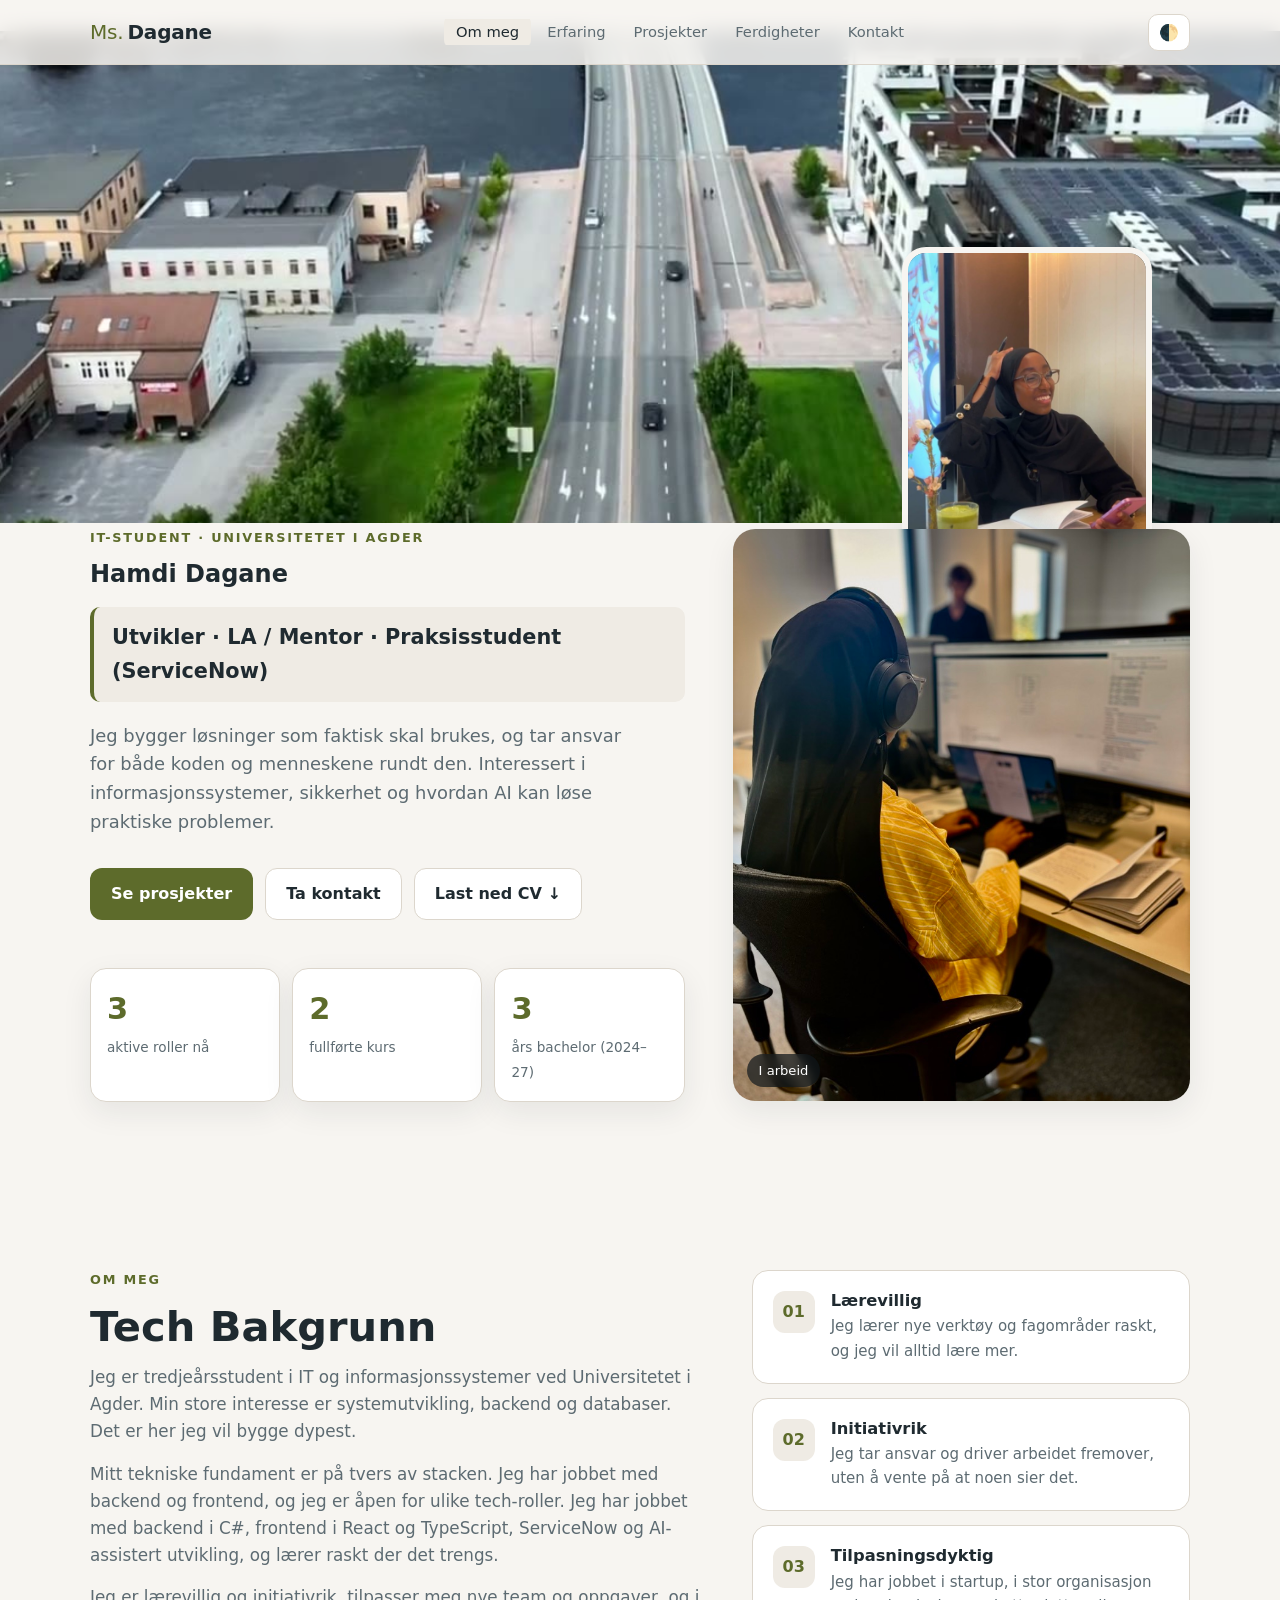
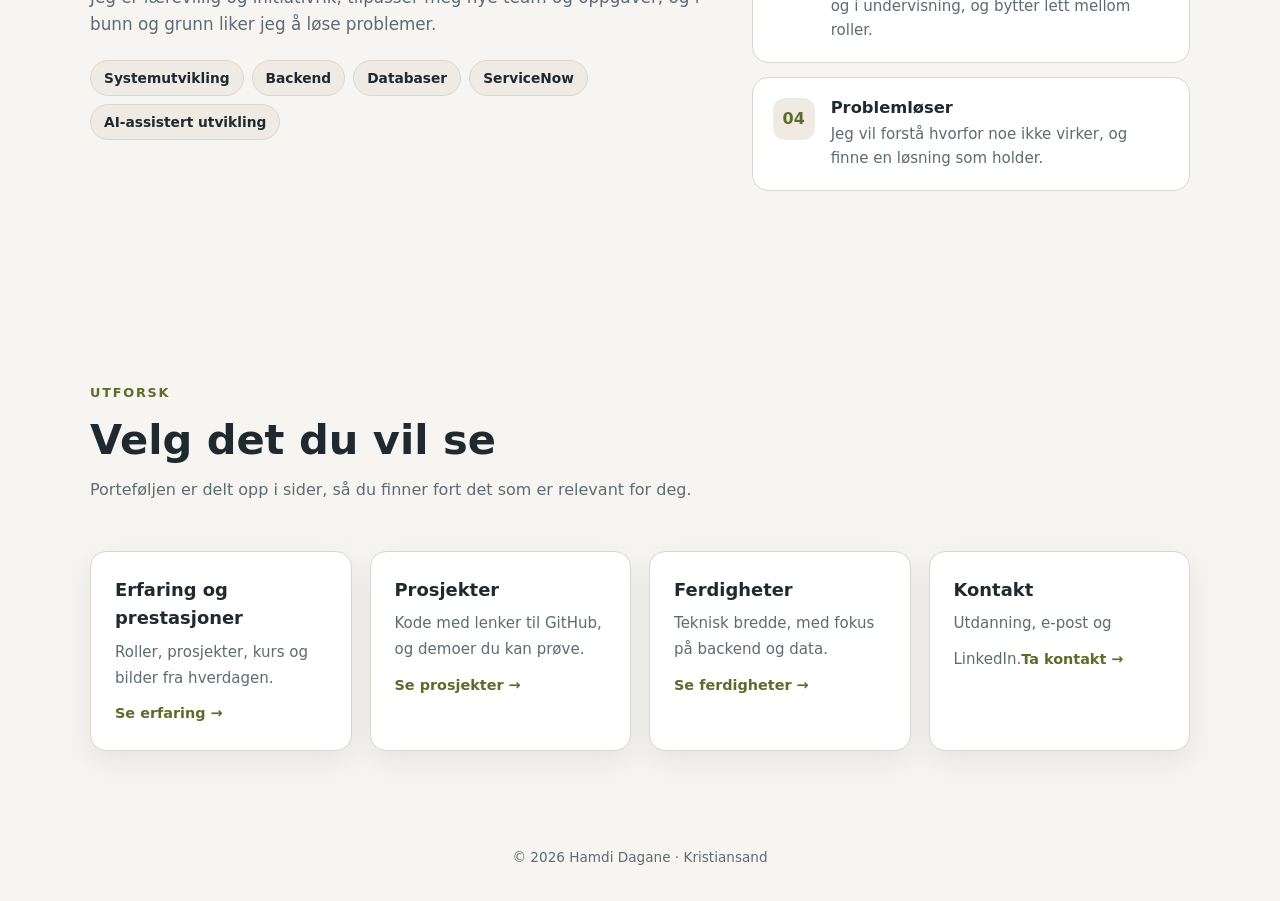
==== index.html @ 63df8f9e "Videobanner med flyfoto over Drammen, lys modus som standard, intro bare første gang Co-Authored-By:" ====
<!doctype html>
<html lang="no" data-theme="light">
<head>
<script>
  // Intro vises bare første gang siden åpnes i økten, ikke ved hver reload
  try {
    if (sessionStorage.getItem('introSeen')) document.documentElement.classList.add('no-intro');
    else sessionStorage.setItem('introSeen', '1');
  } catch (e) {}
</script>
<meta charset="utf-8">
<meta name="viewport" content="width=device-width, initial-scale=1">
<title>Hamdi Dagane — Portefølje</title>
<meta name="description" content="Hamdi Dagane — IT-student, juniorutvikler og teamleder. Backend, databaser, ServiceNow og AI-assistert utvikling.">
<link rel="preconnect" href="https://fonts.googleapis.com">
<link rel="preconnect" href="https://fonts.gstatic.com" crossorigin>
<link href="https://fonts.googleapis.com/css2?family=DM+Sans:wght@400;500;600;700;800&display=swap" rel="stylesheet">
<link rel="stylesheet" href="styles.css">
<style>
  /* Intro: beige skjerm med navnet, som toner ut og avslører forsiden */
  .intro {
    position: fixed; inset: 0; z-index: 100;
    display: grid; place-items: center;
    background: #f7f5f1;
    animation: intro-out 2.9s ease forwards;
  }
  .intro p {
    margin: 0; color: #5d6b2b;
    font: italic 400 clamp(2.2rem, 7vw, 3.8rem)/1 Georgia, "Times New Roman", serif;
    letter-spacing: -.01em;
    animation: intro-in .9s ease .2s both;
  }
  @keyframes intro-in {
    from { opacity: 0; transform: translateY(10px); }
    to { opacity: 1; transform: none; }
  }
  @keyframes intro-out {
    0%, 68% { opacity: 1; visibility: visible; }
    100% { opacity: 0; visibility: hidden; }
  }
  .no-intro .intro { display: none; }
  @media (prefers-reduced-motion: reduce) {
    .intro { display: none; }
  }
</style>
</head>
<body>

<div class="intro" aria-hidden="true"><p>Ms. Dagane</p></div>

<nav class="nav">
  <div class="wrap">
    <a href="index.html" class="logo wordmark" aria-label="Ms. Dagane, til forsiden"><span class="ms">Ms.</span> Dagane</a>
    <ul>
      <li><a class="link active" href="index.html">Om meg</a></li>
      <li><a class="link" href="erfaring.html">Erfaring</a></li>
      <li><a class="link" href="prosjekter.html">Prosjekter</a></li>
      <li><a class="link" href="ferdigheter.html">Ferdigheter</a></li>
      <li><a class="link" href="kontakt.html">Kontakt</a></li>
      </ul>
    <button class="theme-btn" id="themeBtn" aria-label="Bytt lys/mørk modus" title="Bytt lys/mørk modus">🌓</button>
  </div>
</nav>

<header class="banner collage">
  <video class="bg" src="media/drammen-drone.mp4" poster="images/drammen-drone-poster.jpg" autoplay muted loop playsinline preload="auto" role="img" aria-label="Flyfoto av bybrua over elva i Drammen"></video>
  <figure class="portrait"><img src="images/cafe.jpg" alt="Hamdi Dagane smiler i en kafé"></figure>
</header>

<main>
<section id="hero">
  <div class="wrap hero-grid">
    <div>
      <p class="eyebrow reveal">IT-student · Universitetet i Agder</p>
      <h1 class="reveal">Hamdi Dagane</h1>
      <p class="role reveal">Utvikler · LA / Mentor · Praksisstudent (ServiceNow)</p>
      <p class="lead reveal">Jeg bygger løsninger som faktisk skal brukes, og tar ansvar for både koden og menneskene rundt den. Interessert i informasjonssystemer, sikkerhet og hvordan AI kan løse praktiske problemer.</p>
      <div class="cta reveal">
        <a href="prosjekter.html" class="btn primary">Se prosjekter</a>
        <a href="kontakt.html" class="btn">Ta kontakt</a>
        <a href="cv/Hamdi-Dagane-CV-2026.pdf" class="btn" download>Last ned CV ↓</a>
      </div>
      <div class="stats reveal">
        <div class="stat"><strong data-count="3">0</strong><span>aktive roller nå</span></div>
        <div class="stat"><strong data-count="2">0</strong><span>fullførte kurs</span></div>
        <div class="stat"><strong data-count="3">0</strong><span>års bachelor (2024–27)</span></div>
      </div>
    </div>
    <div>
      <figure class="hero-photo reveal" style="margin:0">
        <img src="images/jobb.jpg" alt="Hamdi jobber ved en PC med hodetelefoner" loading="eager">
        <figcaption>I arbeid</figcaption>
      </figure>
    </div>
  </div>
</section>

<section id="om">
  <div class="wrap about-grid">
    <div class="reveal">
      <p class="eyebrow">Om meg</p>
      <h2 class="section-title">Tech Bakgrunn</h2>
      <div class="body">
        <p>Jeg er tredjeårsstudent i IT og informasjonssystemer ved Universitetet i Agder. Min store interesse er systemutvikling, backend og databaser. Det er her jeg vil bygge dypest.</p>
        <p>Mitt tekniske fundament er på tvers av stacken. Jeg har jobbet med backend og frontend, og jeg er åpen for ulike tech-roller. Jeg har jobbet med backend i C#, frontend i React og TypeScript, ServiceNow og AI-assistert utvikling, og lærer raskt der det trengs.</p>
        <p>Jeg er lærevillig og initiativrik, tilpasser meg nye team og oppgaver, og i bunn og grunn liker jeg å løse problemer.</p>
      </div>
      <div class="pills" style="margin-top:22px">
        <span class="pill-tech">Systemutvikling</span><span class="pill-tech">Backend</span><span class="pill-tech">Databaser</span><span class="pill-tech">ServiceNow</span><span class="pill-tech">AI-assistert utvikling</span>
      </div>
    </div>
    <div class="highlights">
      <div class="highlight reveal"><div class="ico">01</div><div><h3>Lærevillig</h3><p>Jeg lærer nye verktøy og fagområder raskt, og jeg vil alltid lære mer.</p></div></div>
      <div class="highlight reveal"><div class="ico">02</div><div><h3>Initiativrik</h3><p>Jeg tar ansvar og driver arbeidet fremover, uten å vente på at noen sier det.</p></div></div>
      <div class="highlight reveal"><div class="ico">03</div><div><h3>Tilpasningsdyktig</h3><p>Jeg har jobbet i startup, i stor organisasjon og i undervisning, og bytter lett mellom roller.</p></div></div>
      <div class="highlight reveal"><div class="ico">04</div><div><h3>Problemløser</h3><p>Jeg vil forstå hvorfor noe ikke virker, og finne en løsning som holder.</p></div></div>
    </div>
  </div>
</section>

<section id="utforsk">
  <div class="wrap">
    <p class="eyebrow reveal">Utforsk</p>
    <h2 class="section-title reveal">Velg det du vil se</h2>
    <p class="section-intro reveal">Porteføljen er delt opp i sider, så du finner fort det som er relevant for deg.</p>
    <div class="explore reveal">
      <a href="erfaring.html"><b>Erfaring og prestasjoner</b><span>Roller, prosjekter, kurs og bilder fra hverdagen.</span><span class="go">Se erfaring →</span></a>
      <a href="prosjekter.html"><b>Prosjekter</b><span>Kode med lenker til GitHub, og demoer du kan prøve.</span><span class="go">Se prosjekter →</span></a>
      <a href="ferdigheter.html"><b>Ferdigheter</b><span>Teknisk bredde, med fokus på backend og data.</span><span class="go">Se ferdigheter →</span></a>
      <a href="kontakt.html"><b>Kontakt</b><span>Utdanning, e-post og LinkedIn.</span><span class="go">Ta kontakt →</span></a>
    </div>
  </div>
</section>
</main>

<footer>© <span id="year"></span> Hamdi Dagane · Kristiansand</footer>

<script src="main.js"></script>

</body>
</html>
---- styles.css ----
/* Felles stiler for alle sider i porteføljen */
:root {
    --bg: #f7f5f1;
    --surface: #ffffff;
    --surface-2: #efebe4;
    --text: #1f2a30;
    --muted: #5d6b72;
    --line: #dcd6cc;
    --accent: #5d6b2b;
    --accent-ink: #ffffff;
    --dark: #2b3a44;
    --dark-text: #e9eef1;
    --ok: #2e9c5f;
    --warn: #b7791f;
    --bad: #c2453f;
    --sea: #dbe9ed;
    --land: #fbf8f3;
    --shadow: 0 10px 30px rgba(31, 42, 48, .08);
    --radius: 16px;
  }
  :root[data-theme="dark"] {
    --bg: #161d22;
    --surface: #1f2930;
    --surface-2: #26323a;
    --text: #e9eef1;
    --muted: #9aa8b0;
    --line: #34434d;
    --accent: #b5c27a;
    --accent-ink: #1a1410;
    --dark: #0f161a;
    --dark-text: #e9eef1;
    --ok: #7ee2a6;
    --warn: #f5d27a;
    --bad: #f09a9a;
    --sea: #15242b;
    --land: #223039;
    --shadow: 0 10px 30px rgba(0, 0, 0, .35);
  }
  @media (prefers-color-scheme: dark) {
    :root:not([data-theme="light"]) {
      --bg: #161d22;
      --surface: #1f2930;
      --surface-2: #26323a;
      --text: #e9eef1;
      --muted: #9aa8b0;
      --line: #34434d;
      --accent: #b5c27a;
      --accent-ink: #1a1410;
      --dark: #0f161a;
      --dark-text: #e9eef1;
      --ok: #7ee2a6;
      --warn: #f5d27a;
      --bad: #f09a9a;
      --sea: #15242b;
      --land: #223039;
      --shadow: 0 10px 30px rgba(0, 0, 0, .35);
    }
  }

  * { box-sizing: border-box; }
  html { scroll-behavior: smooth; scroll-padding-top: 80px; }
  body {
    margin: 0;
    background: var(--bg);
    color: var(--text);
    font: 16px/1.6 system-ui, -apple-system, "Segoe UI", Roboto, sans-serif;
    -webkit-font-smoothing: antialiased;
  }
  a { color: inherit; }
  h1, h2, h3, h4 { line-height: 1.2; margin: 0; }
  p { margin: 0; }
  .wrap { width: min(1100px, 100% - 32px); margin-inline: auto; }
  section { padding: 96px 0; }
  .eyebrow {
    font-size: .8rem; letter-spacing: .14em; text-transform: uppercase;
    color: var(--accent); font-weight: 700; margin-bottom: 12px;
  }
  .section-title { font-size: clamp(1.8rem, 4vw, 2.6rem); font-weight: 800; margin-bottom: 12px; }
  .section-intro { color: var(--muted); max-width: 640px; margin-bottom: 48px; }
  .mono { font-family: ui-monospace, SFMono-Regular, Menlo, monospace; }

  /* Navigation */
  .nav {
    position: fixed; inset: 0 0 auto 0; z-index: 50;
    background: color-mix(in srgb, var(--bg) 85%, transparent);
    backdrop-filter: blur(10px);
    border-bottom: 1px solid var(--line);
  }
  .nav .wrap { display: flex; align-items: center; justify-content: space-between; height: 64px; gap: 16px; }
  .logo {
    font-weight: 800; text-decoration: none; display: grid; place-items: center;
    width: 38px; height: 38px; border-radius: 10px; background: var(--dark); color: var(--dark-text);
  }
  .nav ul { list-style: none; display: flex; gap: 4px; margin: 0; padding: 0; overflow-x: auto; }
  .nav a.link {
    text-decoration: none; padding: 8px 12px; border-radius: 8px; color: var(--muted);
    font-size: .92rem; white-space: nowrap;
  }
  .nav a.link:hover, .nav a.link.active { color: var(--text); background: var(--surface-2); }
  .theme-btn {
    border: 1px solid var(--line); background: var(--surface); color: var(--text);
    border-radius: 10px; padding: 8px 10px; cursor: pointer; font-size: 1rem; flex-shrink: 0;
  }

  /* Buttons */
  .btn {
    display: inline-flex; align-items: center; gap: 8px; padding: 12px 20px; border-radius: 12px;
    border: 1px solid var(--line); background: var(--surface); color: var(--text);
    text-decoration: none; font: inherit; font-weight: 600; cursor: pointer;
    transition: transform .2s, box-shadow .2s, opacity .2s;
  }
  .btn:hover:not(:disabled) { transform: translateY(-2px); box-shadow: var(--shadow); }
  .btn:disabled { opacity: .4; cursor: not-allowed; }
  .btn.primary { background: var(--accent); color: var(--accent-ink); border-color: transparent; }
  .btn.sm { padding: 10px 14px; font-size: .9rem; border-radius: 11px; }

  /* Hero */
  #hero { padding-top: 24px; padding-bottom: 72px; }
  .hero-grid { display: grid; grid-template-columns: 1.3fr 1fr; gap: 48px; align-items: center; }
  .hero h1 { font-size: clamp(2.6rem, 7vw, 4.6rem); font-weight: 900; letter-spacing: -.02em; }
  .role {
    margin-top: 16px; font-size: clamp(1.05rem, 2.4vw, 1.3rem); color: var(--accent); font-weight: 600;
  }
  .lead { margin-top: 20px; color: var(--muted); font-size: 1.12rem; max-width: 560px; }
  .cta { display: flex; flex-wrap: wrap; gap: 12px; margin-top: 32px; }
  .stats { display: grid; grid-template-columns: repeat(3, 1fr); gap: 12px; margin-top: 48px; }
  .stat {
    background: var(--surface); border: 1px solid var(--line); border-radius: var(--radius);
    padding: 16px; box-shadow: var(--shadow);
  }
  .stat strong { display: block; font-size: 1.9rem; font-weight: 800; color: var(--accent); }
  .stat span { font-size: .85rem; color: var(--muted); }

  .now-card {
    background: var(--dark); color: var(--dark-text); border-radius: 22px; padding: 28px;
    box-shadow: var(--shadow); position: relative; overflow: hidden;
  }
  .now-card::after {
    content: ""; position: absolute; width: 220px; height: 220px; right: -80px; top: -80px;
    background: radial-gradient(circle, var(--accent) 0%, transparent 70%); opacity: .35;
  }
  .now-card h2 { font-size: 1rem; text-transform: uppercase; letter-spacing: .12em; color: var(--accent); margin-bottom: 20px; }
  .now-item { position: relative; z-index: 1; padding: 14px 0; border-top: 1px solid rgba(255,255,255,.12); }
  .now-item:first-of-type { border-top: 0; }
  .now-item b { display: block; font-size: 1.02rem; }
  .now-item span { color: #b9c5cc; font-size: .92rem; }
  .pulse {
    display: inline-block; width: 8px; height: 8px; border-radius: 50%; background: #5fd38d;
    margin-right: 8px; box-shadow: 0 0 0 0 rgba(95,211,141,.6); animation: pulse 2s infinite;
  }
  @keyframes pulse {
    0% { box-shadow: 0 0 0 0 rgba(95,211,141,.6); }
    70% { box-shadow: 0 0 0 10px rgba(95,211,141,0); }
    100% { box-shadow: 0 0 0 0 rgba(95,211,141,0); }
  }

  /* Banner image */
  .banner { position: relative; margin-top: 64px; height: clamp(200px, 34vw, 380px); overflow: hidden; }
  .banner img { width: 100%; height: 100%; object-fit: cover; object-position: center 55%; display: block; }
  .banner::after {
    content: ""; position: absolute; inset: auto 0 0 0; height: 45%;
    background: linear-gradient(transparent, var(--bg));
  }

  /* Hero photo */
  .hero-photo {
    position: relative; border-radius: 22px; overflow: hidden; box-shadow: var(--shadow);
    aspect-ratio: 4 / 5; margin-bottom: 20px;
  }
  .hero-photo img { width: 100%; height: 100%; object-fit: cover; display: block; transition: transform .6s ease; }
  .hero-photo:hover img { transform: scale(1.04); }
  .hero-photo figcaption {
    position: absolute; left: 14px; bottom: 14px; background: rgba(15,22,26,.7); color: #fff;
    padding: 6px 12px; border-radius: 99px; font-size: .82rem; backdrop-filter: blur(6px);
  }

  /* About */
  .about-grid { display: grid; grid-template-columns: 1.4fr 1fr; gap: 48px; align-items: start; }
  .about-grid p + p { margin-top: 16px; }
  .about-grid .body { color: var(--muted); font-size: 1.05rem; }
  .about-grid .body strong { color: var(--text); }
  .highlights { display: grid; gap: 14px; }
  .highlight {
    background: var(--surface); border: 1px solid var(--line); border-radius: var(--radius);
    padding: 20px; display: flex; gap: 16px; align-items: flex-start; transition: transform .25s, border-color .25s;
  }
  .highlight:hover { transform: translateX(6px); border-color: var(--accent); }
  .highlight .ico {
    flex-shrink: 0; width: 42px; height: 42px; border-radius: 12px; display: grid; place-items: center;
    background: var(--surface-2); color: var(--accent); font-weight: 800;
  }
  .highlight h3 { font-size: 1.02rem; margin-bottom: 4px; }
  .highlight p { color: var(--muted); font-size: .94rem; }

  /* Gallery */
  .gallery { display: grid; grid-template-columns: repeat(12, 1fr); gap: 16px; }
  .shot {
    position: relative; margin: 0; border-radius: var(--radius); overflow: hidden; cursor: zoom-in;
    box-shadow: var(--shadow); border: 0; padding: 0; background: var(--surface-2);
    grid-column: span var(--span, 6); min-height: 260px;
  }
  .shot.tall { min-height: 420px; }
  .shot.wide { min-height: 300px; }
  .shot img { width: 100%; height: 100%; object-fit: cover; display: block; transition: transform .6s ease; }
  .shot:hover img { transform: scale(1.06); }
  .shot figcaption {
    position: absolute; inset: auto 0 0 0; padding: 36px 16px 14px; color: #fff; text-align: left; font-weight: 600;
    background: linear-gradient(transparent, rgba(15,22,26,.8));
  }
  .shot:focus-visible { outline: 3px solid var(--accent); outline-offset: 3px; }
  .lightbox {
    position: fixed; inset: 0; z-index: 100; background: rgba(8,12,14,.9);
    display: none; place-items: center; padding: 24px; cursor: zoom-out;
  }
  .lightbox.open { display: grid; }
  .lightbox img { max-width: 100%; max-height: 90vh; border-radius: 14px; box-shadow: 0 20px 60px rgba(0,0,0,.5); }

  /* Experience */
  .timeline { position: relative; display: grid; gap: 16px; }
  .job {
    background: var(--surface); border: 1px solid var(--line); border-radius: var(--radius);
    box-shadow: var(--shadow); overflow: hidden; transition: border-color .25s;
  }
  .job.open { border-color: var(--accent); }
  .job-head {
    all: unset; box-sizing: border-box; cursor: pointer; width: 100%;
    display: grid; grid-template-columns: 170px 1fr auto; gap: 16px; align-items: center; padding: 22px 24px;
  }
  .job-head:focus-visible { outline: 3px solid var(--accent); outline-offset: -3px; }
  .period { color: var(--accent); font-weight: 700; font-size: .92rem; }
  .period .now { display: inline-block; margin-left: 6px; font-size: .72rem; padding: 2px 8px; border-radius: 99px; background: #5fd38d33; color: #2e9c5f; }
  :root[data-theme="dark"] .period .now { color: #7ee2a6; }
  .job-title b { display: block; font-size: 1.12rem; }
  .job-title span { color: var(--muted); font-size: .95rem; }
  .chev { width: 34px; height: 34px; border-radius: 50%; display: grid; place-items: center; background: var(--surface-2); transition: transform .3s; }
  .job.open .chev { transform: rotate(180deg); }
  .job-body { display: grid; grid-template-rows: 0fr; transition: grid-template-rows .4s ease; }
  .job.open .job-body { grid-template-rows: 1fr; }
  .job-body > div { overflow: hidden; }
  .job-content { padding: 0 24px 24px; padding-left: calc(170px + 40px); color: var(--muted); }
  .job-content > p { margin-bottom: 14px; }
  .job-content ul { margin: 0; padding-left: 18px; }
  .job-content li { margin-bottom: 8px; }
  .job-tags { display: flex; flex-wrap: wrap; gap: 6px; margin-top: 14px; }
  .tag {
    font-size: .78rem; padding: 4px 10px; border-radius: 99px;
    background: var(--surface-2); color: var(--text); border: 1px solid var(--line);
  }

  /* Achievements and projects */
  .cards { display: grid; grid-template-columns: repeat(auto-fit, minmax(260px, 1fr)); gap: 20px; }
  .card {
    background: var(--surface); border: 1px solid var(--line); border-radius: var(--radius);
    padding: 26px; display: flex; flex-direction: column; gap: 10px; transition: transform .25s, box-shadow .25s;
    position: relative; overflow: hidden;
  }
  .card:hover { transform: translateY(-6px); box-shadow: var(--shadow); }
  .card::before {
    content: ""; position: absolute; inset: 0 0 auto 0; height: 4px; background: var(--accent);
    transform: scaleX(0); transform-origin: left; transition: transform .4s;
  }
  .card:hover::before { transform: scaleX(1); }
  .card .meta { font-size: .8rem; color: var(--accent); font-weight: 700; text-transform: uppercase; letter-spacing: .08em; }
  .card h3 { font-size: 1.15rem; }
  .card p { color: var(--muted); font-size: .95rem; }
  .card .status { margin-top: auto; padding-top: 8px; font-size: .85rem; color: var(--muted); }
  .card a { color: var(--accent); }
  .card .links { display: flex; flex-wrap: wrap; gap: 14px; margin-top: 4px; font-weight: 600; font-size: .92rem; }
  .card .links a { color: var(--accent); text-decoration: none; }
  .card .links a:hover { text-decoration: underline; }
  .role-note { font-size: .88rem; color: var(--text); background: var(--surface-2); border-radius: 10px; padding: 8px 12px; }

  /* Skills */
  .filters { display: flex; flex-wrap: wrap; gap: 8px; margin-bottom: 28px; }
  .filter {
    border: 1px solid var(--line); background: var(--surface); color: var(--text);
    padding: 8px 16px; border-radius: 99px; cursor: pointer; font: inherit; font-size: .92rem;
    transition: background .2s, color .2s, border-color .2s;
  }
  .filter[aria-pressed="true"] { background: var(--dark); color: var(--dark-text); border-color: var(--dark); }
  .skill-grid { display: grid; grid-template-columns: repeat(auto-fit, minmax(240px, 1fr)); gap: 20px; }
  .skill-group {
    background: var(--surface); border: 1px solid var(--line); border-radius: var(--radius);
    padding: 22px; transition: opacity .3s, transform .3s;
  }
  .skill-group.dim { opacity: .25; transform: scale(.98); }
  .skill-group h3 { font-size: 1rem; margin-bottom: 14px; display: flex; align-items: center; gap: 8px; }
  .skill-group h3::before { content: ""; width: 10px; height: 10px; border-radius: 3px; background: var(--accent); }
  .chips { display: flex; flex-wrap: wrap; gap: 8px; }
  .chip { font-size: .88rem; padding: 6px 12px; border-radius: 8px; background: var(--surface-2); color: var(--text); }
  .skill-note { margin-top: 28px; color: var(--muted); font-size: .92rem; }

  /* Education */
  .edu {
    background: var(--surface); border: 1px solid var(--line); border-radius: var(--radius);
    padding: 28px; display: grid; grid-template-columns: auto 1fr; gap: 20px; align-items: center;
  }
  .edu .badge {
    width: 64px; height: 64px; border-radius: 16px; background: #c4152b; color: #fff;
    display: grid; place-items: center; font-weight: 800; font-size: 1.1rem;
  }
  .edu h3 { font-size: 1.2rem; }
  .edu p { color: var(--muted); }
  .progress { margin-top: 14px; height: 8px; border-radius: 99px; background: var(--surface-2); overflow: hidden; }
  .progress i { display: block; height: 100%; width: 0; background: var(--accent); border-radius: 99px; transition: width 1.4s ease; }

  /* ---------- Interactive demos ---------- */
  .demo-title { font-size: 1.5rem; font-weight: 800; margin-bottom: 6px; }
  .demo-lead { color: var(--muted); max-width: 680px; margin-bottom: 24px; }
  .demo-shell {
    background: var(--surface); border: 1px solid var(--line); border-radius: 24px;
    padding: clamp(18px, 3.5vw, 30px); box-shadow: var(--shadow);
  }
  .demo-shell + .demo-shell { margin-top: 28px; }
  .demo-shell.separate { margin-top: 56px; }
  .demo-head { display: flex; justify-content: space-between; align-items: center; gap: 12px; flex-wrap: wrap; margin-bottom: 18px; }
  .pill {
    font-size: .72rem; font-weight: 700; letter-spacing: .08em; text-transform: uppercase;
    padding: 5px 10px; border-radius: 99px; background: var(--surface-2); color: var(--accent);
  }
  .seg {
    display: inline-flex; flex-wrap: wrap; gap: 4px; padding: 4px; border-radius: 13px; background: var(--surface-2);
  }
  .seg button {
    border: 0; background: transparent; color: var(--muted); font: inherit; font-size: .92rem;
    padding: 8px 14px; border-radius: 10px; cursor: pointer; transition: background .2s, color .2s;
  }
  .seg button[aria-selected="true"] { background: var(--surface); color: var(--text); box-shadow: var(--shadow); }
  .toolbar { display: flex; flex-wrap: wrap; gap: 10px; align-items: center; margin-bottom: 18px; }
  .field, .select {
    font: inherit; padding: 10px 14px; border-radius: 12px; border: 1px solid var(--line);
    background: var(--bg); color: var(--text); min-width: 0;
  }
  .field { flex: 1 1 180px; }
  .toolbar label { color: var(--muted); font-size: .88rem; }
  .stage {
    background: var(--surface-2); border-radius: 18px; padding: 22px; position: relative; overflow: hidden;
  }
  .stage-empty { color: var(--muted); font-size: .95rem; padding: 18px 4px; }
  .readout {
    margin-top: 16px; display: flex; flex-wrap: wrap; gap: 12px; align-items: center; justify-content: space-between;
  }
  .bigo {
    font-family: ui-monospace, SFMono-Regular, Menlo, monospace; font-size: .9rem;
    background: var(--dark); color: var(--dark-text); padding: 8px 14px; border-radius: 10px; min-height: 38px;
    display: inline-flex; align-items: center; gap: 8px;
  }
  .bigo b { color: var(--accent); font-weight: 700; }
  .log { color: var(--muted); font-size: .92rem; border-left: 3px solid var(--accent); padding: 4px 0 4px 12px; flex: 1 1 320px; }
  .log strong { color: var(--text); }

  /* Queue */
  .qtrack { display: flex; align-items: center; gap: 8px; overflow-x: auto; padding: 34px 8px 30px; min-height: 110px; }
  .qcell { position: relative; flex: 0 0 auto; display: flex; align-items: center; gap: 8px; }
  .qcard {
    min-width: 96px; padding: 12px 14px; border-radius: 14px; text-align: center; font-weight: 600;
    background: var(--surface); border: 1px solid var(--line); box-shadow: var(--shadow);
    animation: pop .35s ease;
  }
  .qcard.hit { background: var(--accent); color: var(--accent-ink); border-color: transparent; }
  .qcard.ring { outline: 3px solid var(--accent); outline-offset: 3px; }
  .qtag {
    position: absolute; left: 50%; transform: translateX(-50%); font-size: .66rem; font-weight: 800;
    letter-spacing: .1em; color: var(--accent); white-space: nowrap;
  }
  .qtag.top { top: -22px; }
  .qtag.bot { bottom: -22px; }
  .qarrow { color: var(--muted); font-size: 1.2rem; }
  .qempty { color: var(--muted); padding: 14px 4px; }
  @keyframes pop { from { transform: scale(.7); opacity: 0; } to { transform: none; opacity: 1; } }

  /* Tree */
  .tree-stage { overflow-x: auto; }
  .tree-stage svg { display: block; margin: 0 auto; }
  .tree-stage text { font: 700 13px system-ui, sans-serif; fill: var(--text); text-anchor: middle; dominant-baseline: middle; }
  .tree-stage line { stroke: var(--line); stroke-width: 2; }
  .tree-stage line.on { stroke: var(--accent); stroke-width: 3; }
  .tree-stage circle { fill: var(--surface); stroke: var(--muted); stroke-width: 2; transition: fill .3s, stroke .3s; }
  .tree-stage circle.path { stroke: var(--accent); fill: color-mix(in srgb, var(--accent) 22%, var(--surface)); }
  .tree-stage circle.found { fill: var(--accent); stroke: var(--accent); }
  .tree-stage circle.found + text { fill: var(--accent-ink); }
  .tree-stage .ghost { fill: none; stroke: none; }

  /* Complexity table */
  .complexity { margin-top: 26px; overflow-x: auto; }
  .complexity table { width: 100%; border-collapse: collapse; font-size: .92rem; }
  .complexity th, .complexity td { text-align: left; padding: 11px 12px; border-bottom: 1px solid var(--line); }
  .complexity th { color: var(--muted); font-weight: 600; font-size: .85rem; }
  .cx { font-family: ui-monospace, SFMono-Regular, Menlo, monospace; font-size: .85rem; padding: 3px 9px; border-radius: 8px; display: inline-block; }
  .cx.good { background: color-mix(in srgb, var(--ok) 18%, transparent); color: var(--ok); }
  .cx.mid { background: color-mix(in srgb, var(--accent) 18%, transparent); color: var(--accent); }
  .cx.bad { background: color-mix(in srgb, var(--bad) 18%, transparent); color: var(--bad); }
  .cx.none { color: var(--muted); }

  /* Video */
  .video-frame { border-radius: 18px; overflow: hidden; background: #0c1215; box-shadow: var(--shadow); }
  .video-frame video { width: 100%; display: block; }
  .layer-list { list-style: none; margin: 22px 0 0; padding: 0; display: grid; grid-template-columns: repeat(auto-fit, minmax(220px, 1fr)); gap: 12px; }
  .layer-list li { background: var(--surface-2); border-radius: 14px; padding: 14px 16px; font-size: .92rem; color: var(--muted); }
  .layer-list b { display: block; color: var(--text); margin-bottom: 4px; }

  .video-missing { padding: 60px 24px; text-align: center; color: #cdd7dd; background: #0c1215; font-size: .95rem; }
  .video-missing code { font-family: ui-monospace, SFMono-Regular, Menlo, monospace; color: var(--accent); }

  /* Contact */
  #kontakt { padding-bottom: 120px; }
  .contact {
    background: var(--dark); color: var(--dark-text); border-radius: 26px; padding: clamp(32px, 6vw, 60px);
    display: grid; grid-template-columns: 1.2fr 1fr; gap: 32px; align-items: center; box-shadow: var(--shadow);
  }
  .contact h2 { font-size: clamp(1.8rem, 4vw, 2.6rem); }
  .contact p { color: #b9c5cc; margin-top: 12px; }
  .contact-links { display: grid; gap: 12px; }
  .contact-links a {
    text-decoration: none; background: rgba(255,255,255,.07); border: 1px solid rgba(255,255,255,.12);
    padding: 16px 18px; border-radius: 14px; display: flex; justify-content: space-between; align-items: center;
    transition: background .2s, transform .2s;
  }
  .contact-links a:hover { background: rgba(255,255,255,.14); transform: translateX(4px); }
  .contact-links small { color: #b9c5cc; display: block; font-size: .8rem; }
  .contact-links span.arrow { color: var(--accent); font-size: 1.2rem; }

  footer { text-align: center; color: var(--muted); font-size: .85rem; padding: 0 0 32px; }

  /* Reveal on scroll */
  .reveal { opacity: 0; transform: translateY(24px); transition: opacity .7s ease, transform .7s ease; }
  .reveal.in { opacity: 1; transform: none; }

  /* Responsive */
  @media (max-width: 860px) {
    .hero-grid, .about-grid, .contact { grid-template-columns: minmax(0, 1fr); }
    .hero-grid > *, .about-grid > *, .contact > * { min-width: 0; }
    .stats { grid-template-columns: repeat(3, 1fr); }
    .job-head { grid-template-columns: 1fr auto; }
    .period { grid-column: 1 / -1; }
    .job-content { padding-left: 24px; }
    .nav ul { display: none; }
    .gallery .shot { grid-column: span 12 !important; min-height: 260px; }
    .board { grid-template-columns: minmax(0, 1fr); }
  }
  @media (max-width: 520px) {
    section { padding: 72px 0; }
    #hero { padding-top: 8px; }
    .edu { grid-template-columns: 1fr; }
    .demo-shell { border-radius: 18px; }
  }

  @media (prefers-reduced-motion: reduce) {
    *, *::before, *::after { animation: none !important; transition: none !important; scroll-behavior: auto !important; }
    .reveal { opacity: 1; transform: none; }
  }

  /* ---- Flersides-oppsett ---- */
  .nav ul { display: flex; overflow-x: auto; scrollbar-width: none; max-width: 70vw; }
  .nav ul::-webkit-scrollbar { display: none; }
  .page-top { padding-top: 0; }
  .crumb { font-size: .92rem; margin-bottom: 8px; }
  .crumb a { color: var(--accent); text-decoration: none; font-weight: 600; }
  .crumb a:hover { text-decoration: underline; }
  .page-intro { padding: 120px 0 0; }
  .page-intro h1 { font-size: clamp(2.2rem, 5vw, 3.4rem); font-weight: 900; letter-spacing: -.02em; }
  .page-intro p { color: var(--muted); max-width: 640px; margin-top: 12px; font-size: 1.08rem; }
  .explore { display: grid; grid-template-columns: repeat(auto-fit, minmax(240px, 1fr)); gap: 18px; }
  .explore a {
    display: block; text-decoration: none; background: var(--surface); border: 1px solid var(--line);
    border-radius: var(--radius); padding: 24px; box-shadow: var(--shadow); transition: transform .25s, border-color .25s;
  }
  .explore a:hover { transform: translateY(-4px); border-color: var(--accent); }
  .explore b { display: block; font-size: 1.12rem; margin-bottom: 6px; }
  .explore span { color: var(--muted); font-size: .94rem; }
  .explore .go { color: var(--accent); font-weight: 700; font-size: .9rem; margin-top: 12px; display: inline-block; }
  .demo-page { padding-top: 40px; }
  @media (max-width: 860px) { .nav .wrap { height: 60px; } .nav ul { max-width: 100%; } }

  /* ---- Prosjektsiden ---- */
  .proj { background: var(--surface); border: 1px solid var(--line); border-radius: 22px; padding: clamp(24px, 4vw, 40px); box-shadow: var(--shadow); margin-bottom: 36px; }
  .proj h2 { font-size: clamp(1.6rem, 3.5vw, 2.2rem); font-weight: 800; margin: 8px 0 14px; }
  .proj h3 { font-size: 1.12rem; margin: 26px 0 8px; }
  .proj p { color: var(--muted); margin-bottom: 12px; max-width: 760px; }
  .proj ul { color: var(--muted); padding-left: 20px; margin: 0 0 12px; }
  .proj li { margin-bottom: 6px; }
  .pills { display: flex; flex-wrap: wrap; gap: 8px; margin: 18px 0 6px; }
  .pill-tech { display: inline-block; padding: 6px 13px; border-radius: 999px; background: var(--surface-2); border: 1px solid var(--line); font-size: .86rem; font-weight: 600; color: var(--text); }
  .role { background: var(--surface-2); border-left: 4px solid var(--accent); padding: 14px 18px; border-radius: 10px; color: var(--text); margin: 18px 0 4px; max-width: 760px; }
  .proj-links { display: flex; flex-wrap: wrap; gap: 10px; margin-top: 16px; }
  .proj .meta { font-size: .8rem; color: var(--accent); font-weight: 700; text-transform: uppercase; letter-spacing: .08em; }
  .proj .demo-wrap { margin: 22px 0 6px; }
  .proj #demo { padding: 0; }
  .proj .demo-title { font-size: 1.2rem; margin-top: 0; }
  .proj .demo-lead { margin-bottom: 14px; }

  /* ---- Praksisreisen ---- */
  .journey { background: var(--surface); border: 1px solid var(--line); border-radius: 22px; padding: clamp(22px, 4vw, 36px); box-shadow: var(--shadow); }
  .track { position: relative; height: 14px; border-radius: 99px; background: var(--surface-2); margin: 34px 0 10px; }
  .track .fill { position: absolute; left: 0; top: 0; bottom: 0; width: 0; border-radius: 99px; background: var(--accent); transition: width 1.4s ease; }
  .track .today { position: absolute; top: 50%; width: 22px; height: 22px; margin: -11px 0 0 -11px; border-radius: 50%; background: var(--surface); border: 4px solid var(--accent); transition: left 1.4s ease; }
  .track .today span { position: absolute; top: -30px; left: 50%; transform: translateX(-50%); font-size: .78rem; font-weight: 700; color: var(--accent); white-space: nowrap; }
  .milestones { display: flex; justify-content: space-between; gap: 16px; flex-wrap: wrap; margin-bottom: 24px; }
  .milestones div { max-width: 46%; }
  .milestones div.end { text-align: right; margin-left: auto; }
  .milestones b { display: block; color: var(--accent); }
  .milestones span { color: var(--muted); font-size: .94rem; }

  /* TutorLink-demo i blå toner */
  .proj .qcard { background: var(--surface); border: 1px solid #b9d6ef; border-top: 4px solid var(--c, #2f7fd1); color: var(--text); }
  .proj .qcard.c0 { --c: #1e5fa8; }
  .proj .qcard.c1 { --c: #2f7fd1; }
  .proj .qcard.c2 { --c: #4fa3e8; }
  .proj .qcard.c3 { --c: #7bbcf0; }
  .proj .qcard.c4 { --c: #2a6fb0; }
  .proj .qcard.hit { background: #2f7fd1; color: #ffffff; border-color: #2f7fd1; }
  .proj .qarrow { color: #7bbcf0; }
  .proj .stage { background: #eef6fd; }
  .proj .seg { background: #e3f0fb; }
  .proj .seg button[aria-selected="true"] { background: #2f7fd1; color: #ffffff; }
  .proj .btn.primary { background: #14365c; color: #ffffff; }
  .proj .btn.sm:not(.primary) { border-color: #7bbcf0; }
  .proj .tree-stage line { stroke: #7bbcf0; stroke-opacity: 1; }
  .proj .tree-stage line.on { stroke: #1e5fa8; stroke-width: 3; }
  .proj .tree-stage circle { fill: #ffffff; stroke: var(--c, #2f7fd1); stroke-width: 3; }
  .proj .tree-stage circle.path { fill: #d6e9f9; }
  .proj .tree-stage circle.found { fill: #1e5fa8; stroke: #1e5fa8; }
  .proj .tree-stage text { fill: #14365c; }
  .proj .tree-stage circle.found + text { fill: #ffffff; }
  .proj .bigo { background: #14365c; }
  .proj .bigo b { color: #9fd0f5; }
  .proj .log { border-left: 3px solid #2f7fd1; }

  /* ---- Ms. Dagane: logo og collage-banner ---- */
  .wordmark { width: auto; height: auto; background: none; color: var(--text); padding: 0; font-size: 1.25rem; font-weight: 800; letter-spacing: -.01em; display: inline-flex; align-items: baseline; gap: 4px; }
  .wordmark .ms { font-weight: 300; color: var(--accent); }
  .banner.collage { position: relative; margin-top: 64px; height: clamp(280px, 42vw, 440px); overflow: visible; border-bottom: 1px solid var(--line); }
  .banner.collage::after { display: none; }
  .banner.collage .bg { position: absolute; inset: 0; width: 100%; height: 100%; object-fit: cover; object-position: center 55%; display: block; border-radius: 0; }
  .banner.collage .portrait { position: absolute; right: max(16px, 10%); bottom: -56px; width: clamp(170px, 24vw, 250px); aspect-ratio: 4 / 5; margin: 0; border-radius: 24px; overflow: hidden; border: 6px solid var(--bg); box-shadow: var(--shadow); }
  .banner.collage .portrait img { width: 100%; height: 100%; object-fit: cover; object-position: 50% 25%; display: block; }
  @media (max-width: 520px) { .banner.collage .portrait { right: 16px; bottom: -40px; } .wordmark { font-size: 1.1rem; } }

  /* ---- Erfaring og prestasjoner: mosaikk ---- */
  .bento { display: grid; grid-template-columns: repeat(3, minmax(0, 1fr)); gap: 18px; }
  .bento > * { min-width: 0; }
  .b-wide { grid-column: span 2; }
  .b-full { grid-column: span 3; }
  .pic { position: relative; min-height: 240px; border: 0; padding: 0; border-radius: 18px; overflow: hidden; cursor: zoom-in; background: var(--surface-2); box-shadow: var(--shadow); }
  .pic img { position: absolute; inset: 0; width: 100%; height: 100%; object-fit: cover; transition: transform .6s ease; }
  .pic:hover img { transform: scale(1.05); }
  .pic figcaption { position: absolute; left: 0; right: 0; bottom: 0; padding: 12px 16px; color: #fff; font-weight: 600; font-size: .95rem; background: rgba(15, 22, 26, .72); }
  .pic:focus-visible { outline: 3px solid var(--accent); outline-offset: 3px; }
  .bcard { background: var(--surface); border: 1px solid var(--line); border-radius: 18px; padding: 24px; box-shadow: var(--shadow); display: flex; flex-direction: column; gap: 8px; }
  .bcard h3 { font-size: 1.12rem; }
  .bcard p { color: var(--muted); font-size: .95rem; }
  .bcard .meta { font-size: .78rem; color: var(--accent); font-weight: 700; text-transform: uppercase; letter-spacing: .08em; }
  .kurs { display: grid; grid-template-columns: repeat(2, minmax(0, 1fr)); gap: 18px; margin-top: 6px; }
  .kurs div { background: var(--surface-2); border-radius: 12px; padding: 16px; display: flex; flex-direction: column; gap: 6px; }
  .kurs b { font-size: .98rem; }
  .kurs span { color: var(--muted); font-size: .92rem; }
  .kurs a { color: var(--accent); font-weight: 600; font-size: .9rem; }
  .job-img { display: block; width: 100%; max-height: 240px; object-fit: cover; border-radius: 14px; margin-bottom: 14px; }
  @media (max-width: 860px) {
    .bento { grid-template-columns: minmax(0, 1fr); }
    .b-wide, .b-full { grid-column: span 1; }
    .kurs { grid-template-columns: minmax(0, 1fr); }
  }

  /* ---- Fullførte kurs ---- */
  .kurs-card { padding: 26px; }
  .kurs-card .kurs { grid-template-columns: repeat(2, minmax(0, 1fr)); gap: 16px; margin-top: 14px; }
  .kurs-item { position: relative; background: var(--surface-2); border: 1px solid var(--line); border-radius: 14px; padding: 20px 20px 18px 24px; display: flex; flex-direction: column; gap: 6px; overflow: hidden; }
  .kurs-item::before { content: ""; position: absolute; left: 0; top: 0; bottom: 0; width: 4px; background: var(--line); }
  .kurs-item:first-child::before { background: var(--accent); }
  .kurs-item b { font-size: 1rem; line-height: 1.35; margin-top: 6px; }
  .kurs-item > span:not(.kurs-tag) { color: var(--muted); font-size: .92rem; }
  .kurs-item a { color: var(--accent); font-weight: 700; font-size: .92rem; margin-top: 4px; text-decoration: none; align-self: flex-start; }
  .kurs-item a:hover { text-decoration: underline; }
  .kurs-tag { align-self: flex-start; font-size: .72rem; font-weight: 800; letter-spacing: .06em; text-transform: uppercase; padding: 4px 10px; border-radius: 999px; background: var(--surface); color: var(--muted); border: 1px solid var(--line); }
  .kurs-tag.verified { background: color-mix(in srgb, var(--accent) 18%, var(--surface)); color: var(--accent); border-color: transparent; }
  @media (max-width: 860px) { .kurs-card .kurs { grid-template-columns: minmax(0, 1fr); } }

  /* ---- Mobil: kompaktere mellomrom ---- */
  @media (max-width: 520px) {
    section { padding: 48px 0; }
    .page-top > section { padding: 36px 0; }
    .page-top > section:first-child { padding-top: 96px; }
    .section-intro { margin-bottom: 28px; }
    .bento { gap: 14px; }
    .pic { min-height: 200px; }
    .bcard { padding: 20px; }
    .kurs-item { padding: 16px 16px 14px 20px; }
    .proj { padding: 22px; margin-bottom: 24px; }
    .stat { padding: 12px; }
  }

  .banner.collage .bg { transition: transform .5s ease-out; will-change: transform; transform-origin: center; }

  /* ---- Tilgjengelighet: tydelige fokusmarkeringer for tastatur ---- */
  a:focus-visible, button:focus-visible, input:focus-visible, textarea:focus-visible, select:focus-visible {
    outline: 3px solid var(--accent); outline-offset: 3px;
  }
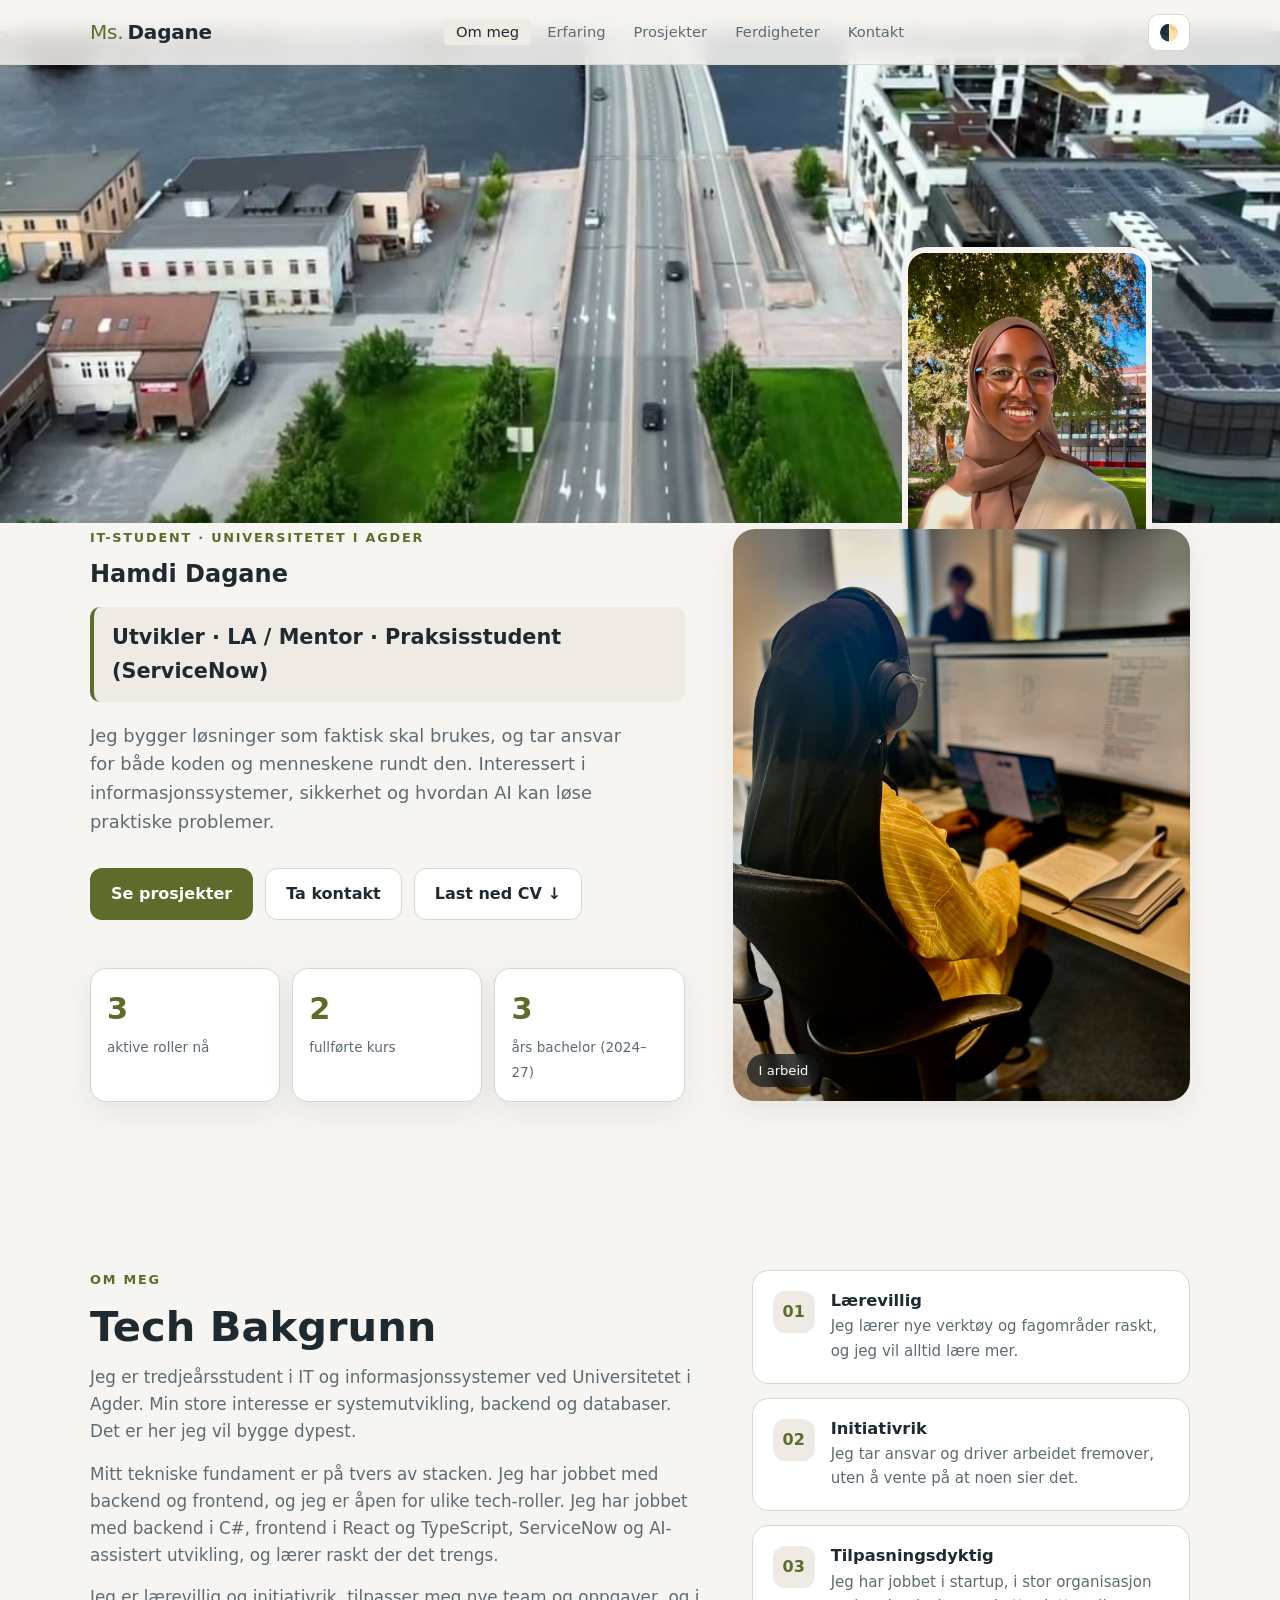
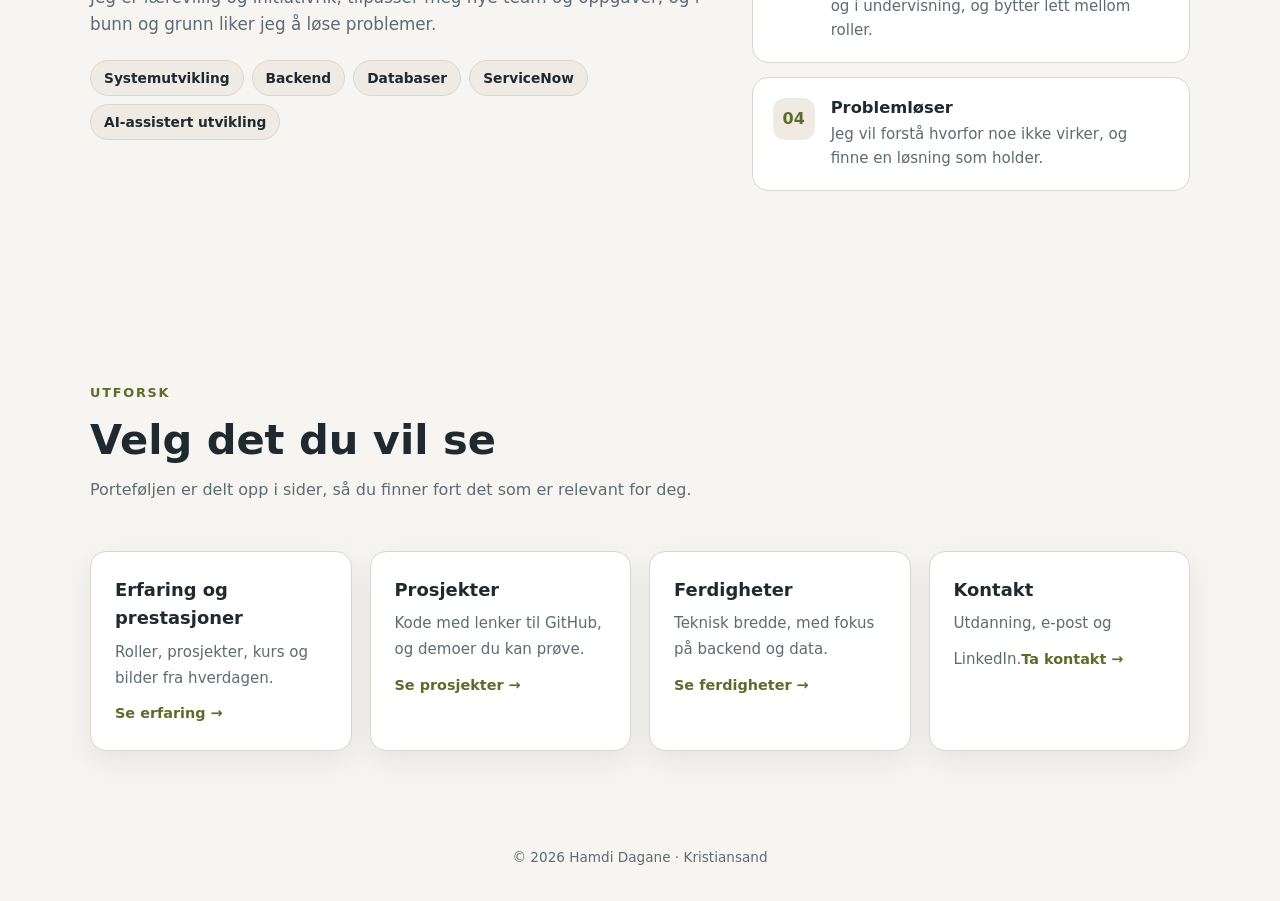
==== commit a41d4a97: "Skarpere banner-video og nytt portrettbilde på forsiden Co-Authored-By: Claude Haiku 5.5 <noreply@an" ====
--- a/index.html
+++ b/index.html
@@ -64,7 +64,7 @@
 
 <header class="banner collage">
   <video class="bg" src="media/drammen-drone.mp4" poster="images/drammen-drone-poster.jpg" autoplay muted loop playsinline preload="auto" role="img" aria-label="Flyfoto av bybrua over elva i Drammen"></video>
-  <figure class="portrait"><img src="images/cafe.jpg" alt="Hamdi Dagane smiler i en kafé"></figure>
+  <figure class="portrait"><img src="images/portrett.jpg" alt="Hamdi Dagane smiler i en park"></figure>
 </header>
 
 <main>
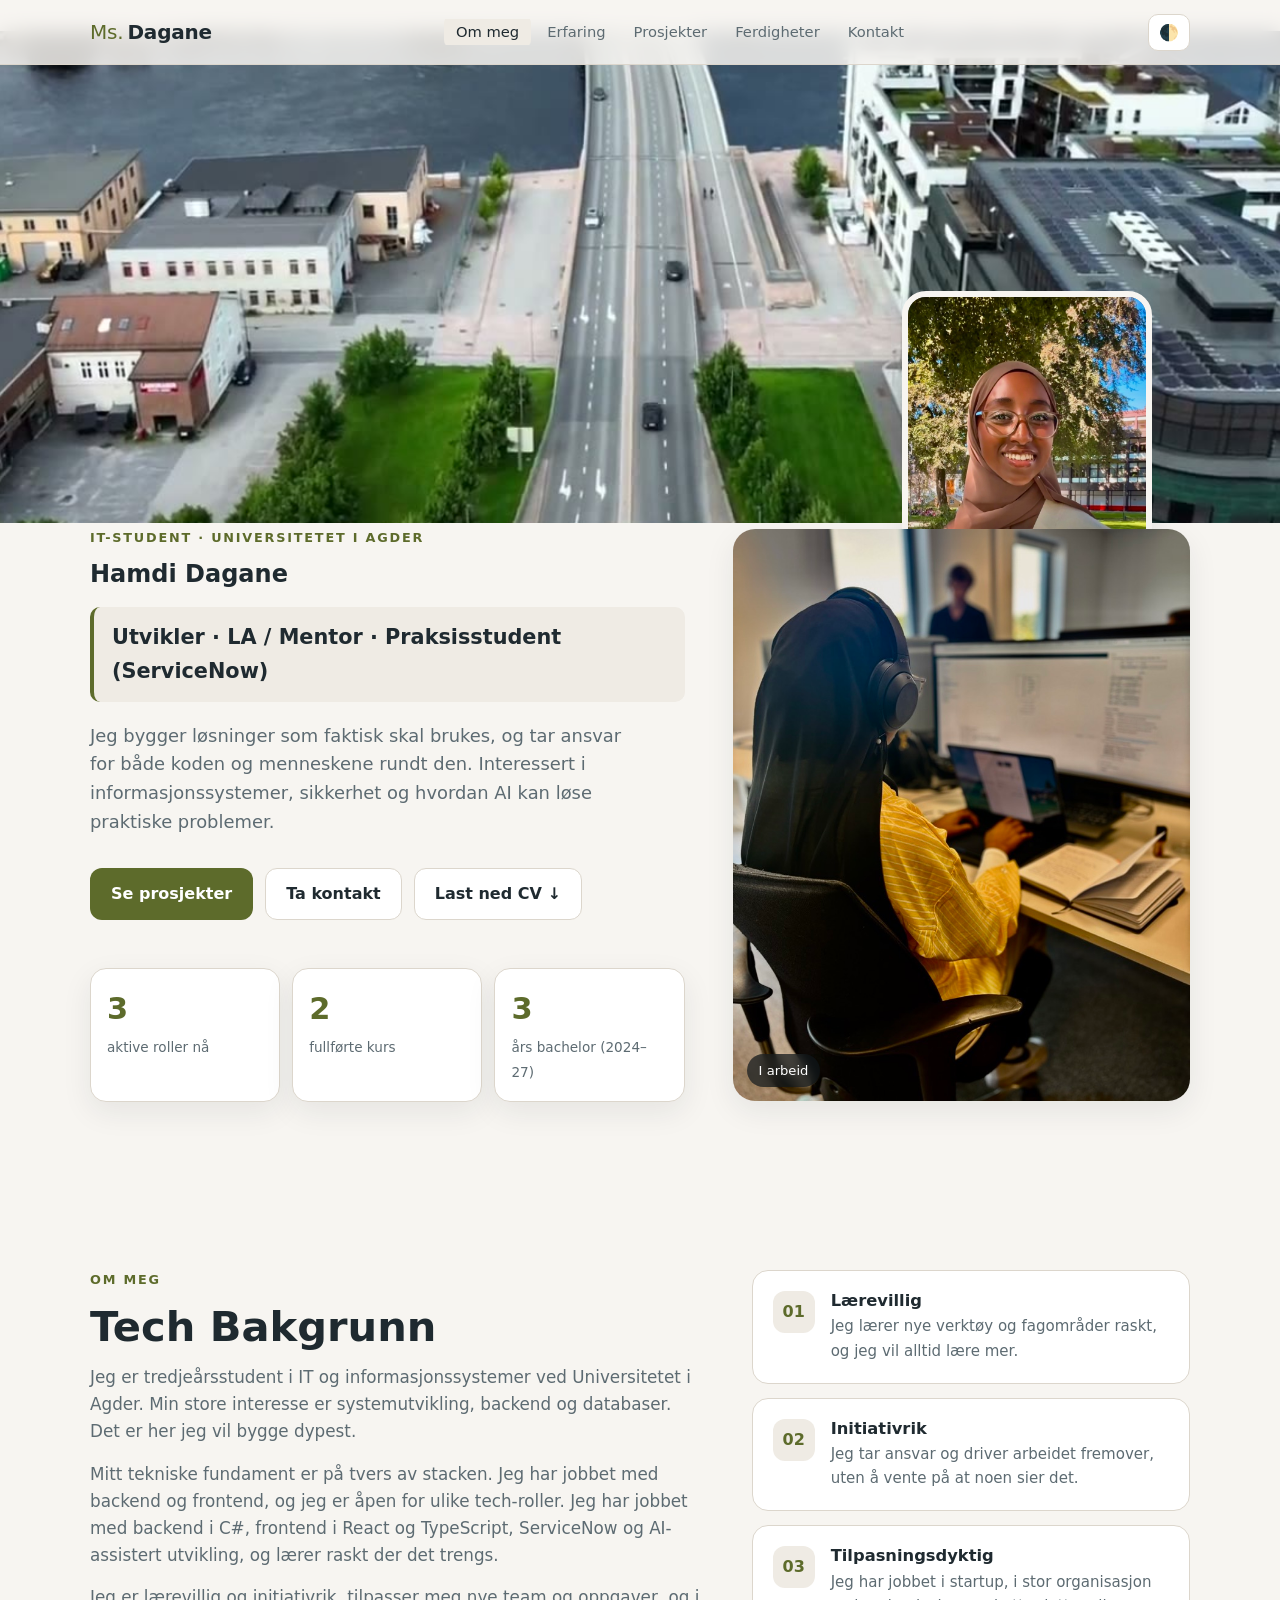
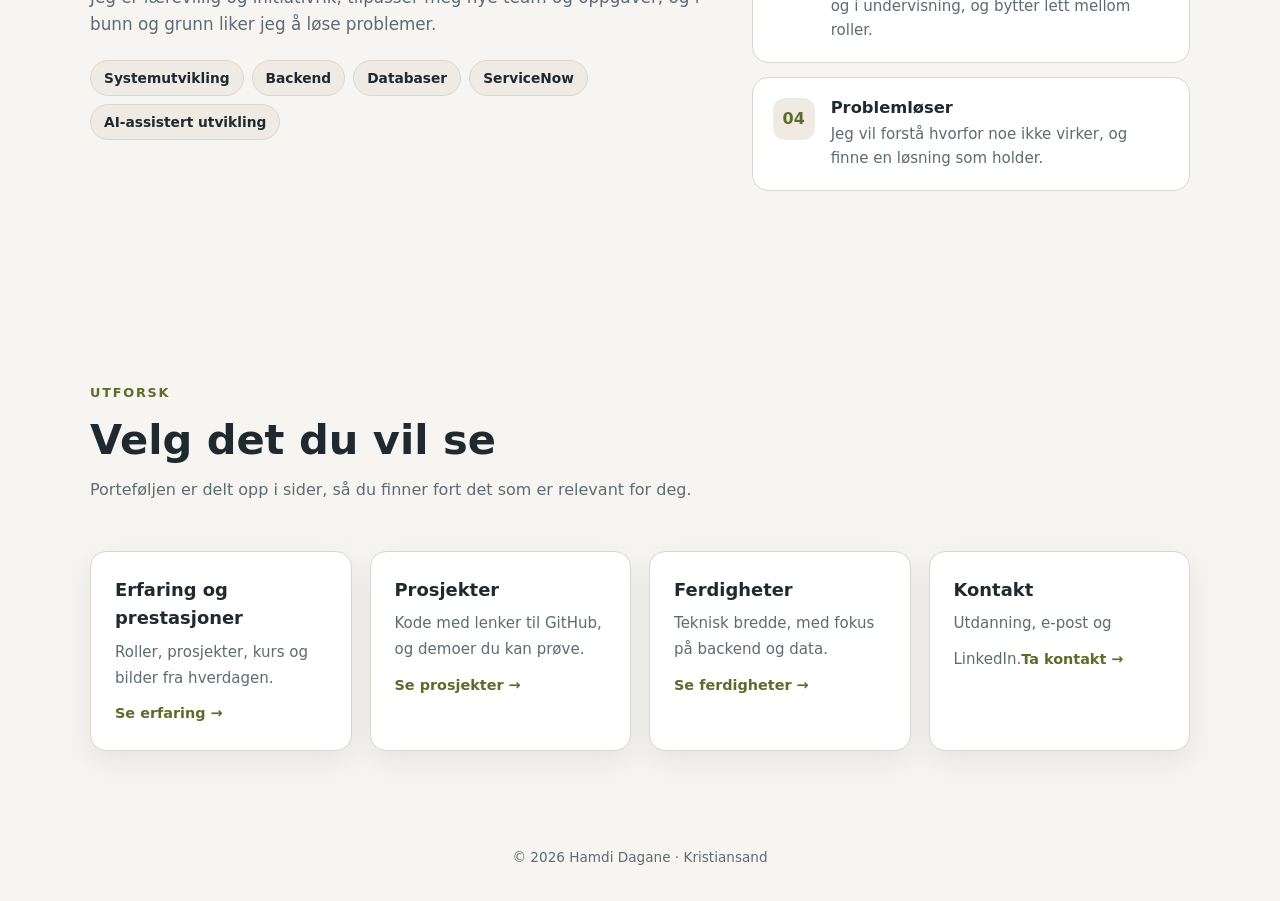
==== commit da6bfdcb: "Flytt portrettet lenger ned over jobbfotoet på desktop Co-Authored-By: Claude Haiku 5.5 <noreply@ant" ====
--- a/index.html
+++ b/index.html
@@ -39,6 +39,8 @@
     100% { opacity: 0; visibility: hidden; }
   }
   .no-intro .intro { display: none; }
+  /* Portrettet ligger lenger ned over jobbfotoet på desktop */
+  @media (min-width: 521px) { .banner.collage .portrait { bottom: -100px; } }
   @media (prefers-reduced-motion: reduce) {
     .intro { display: none; }
   }
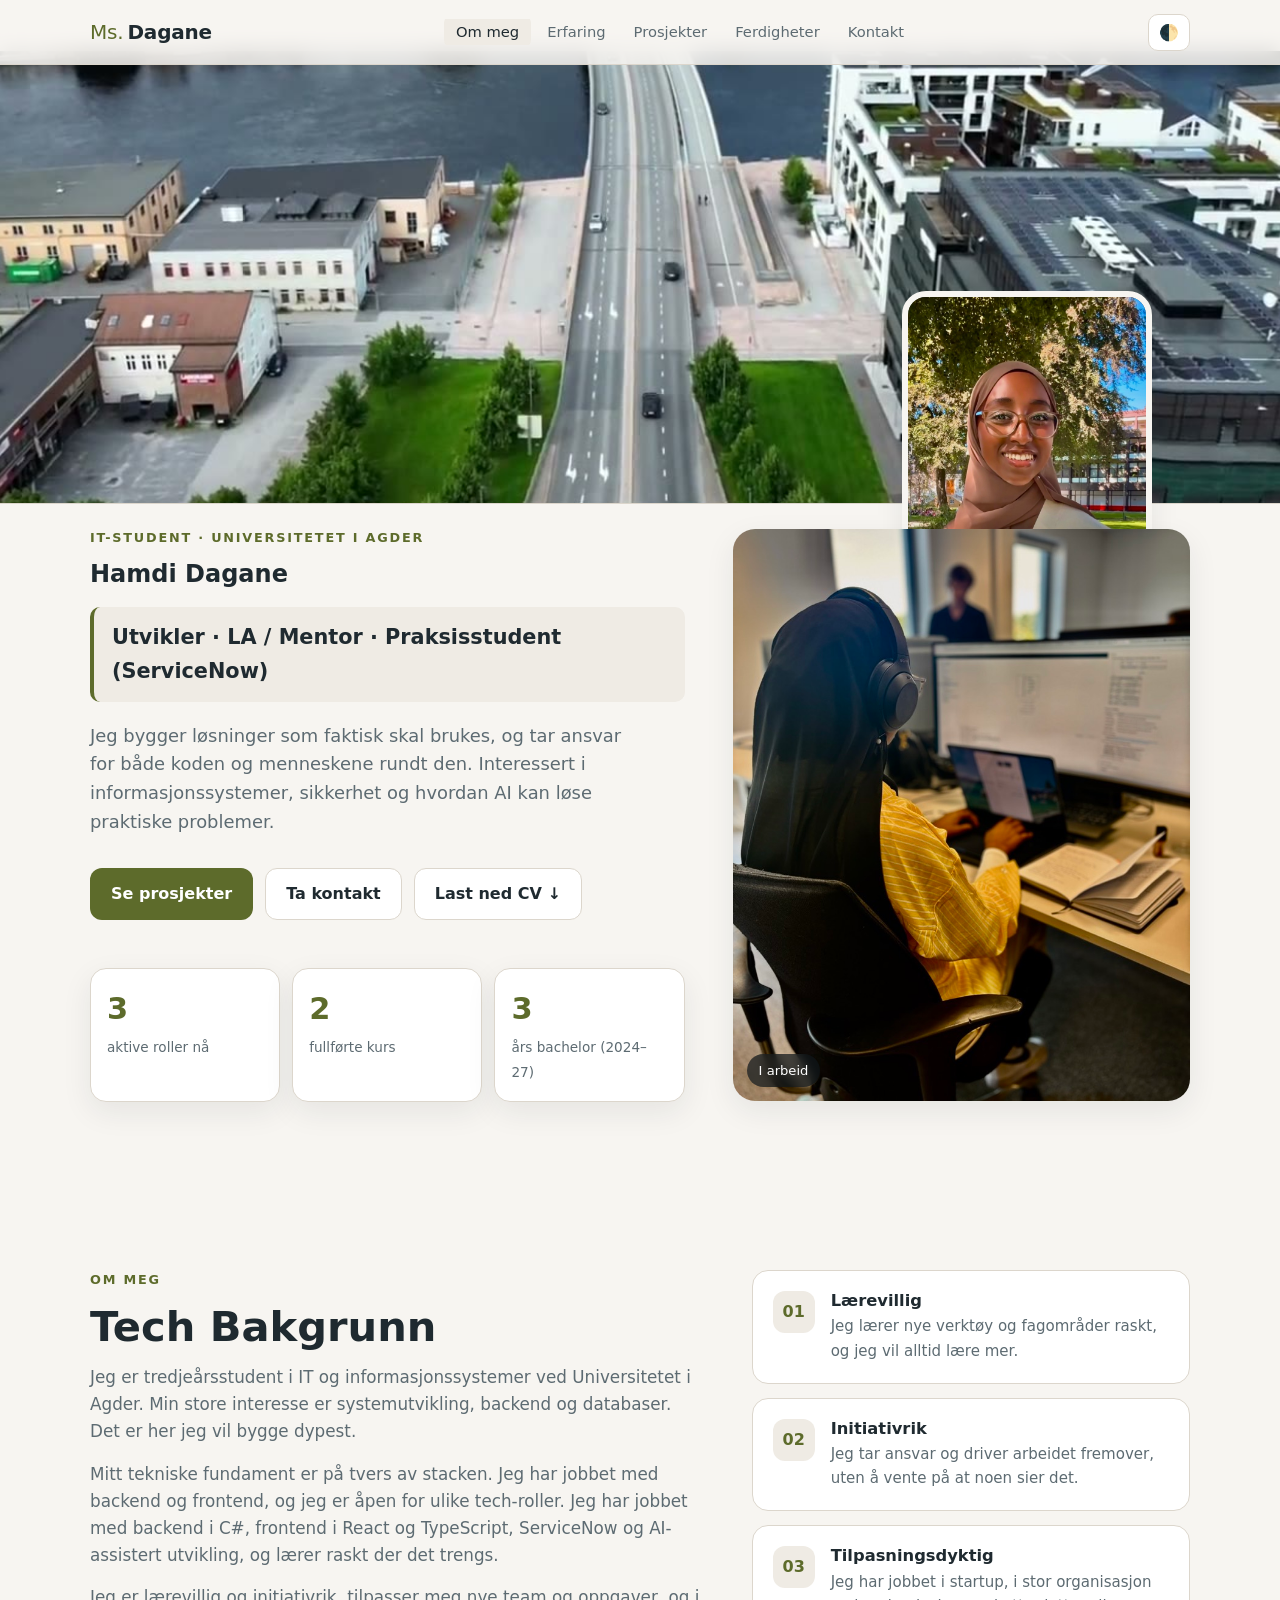
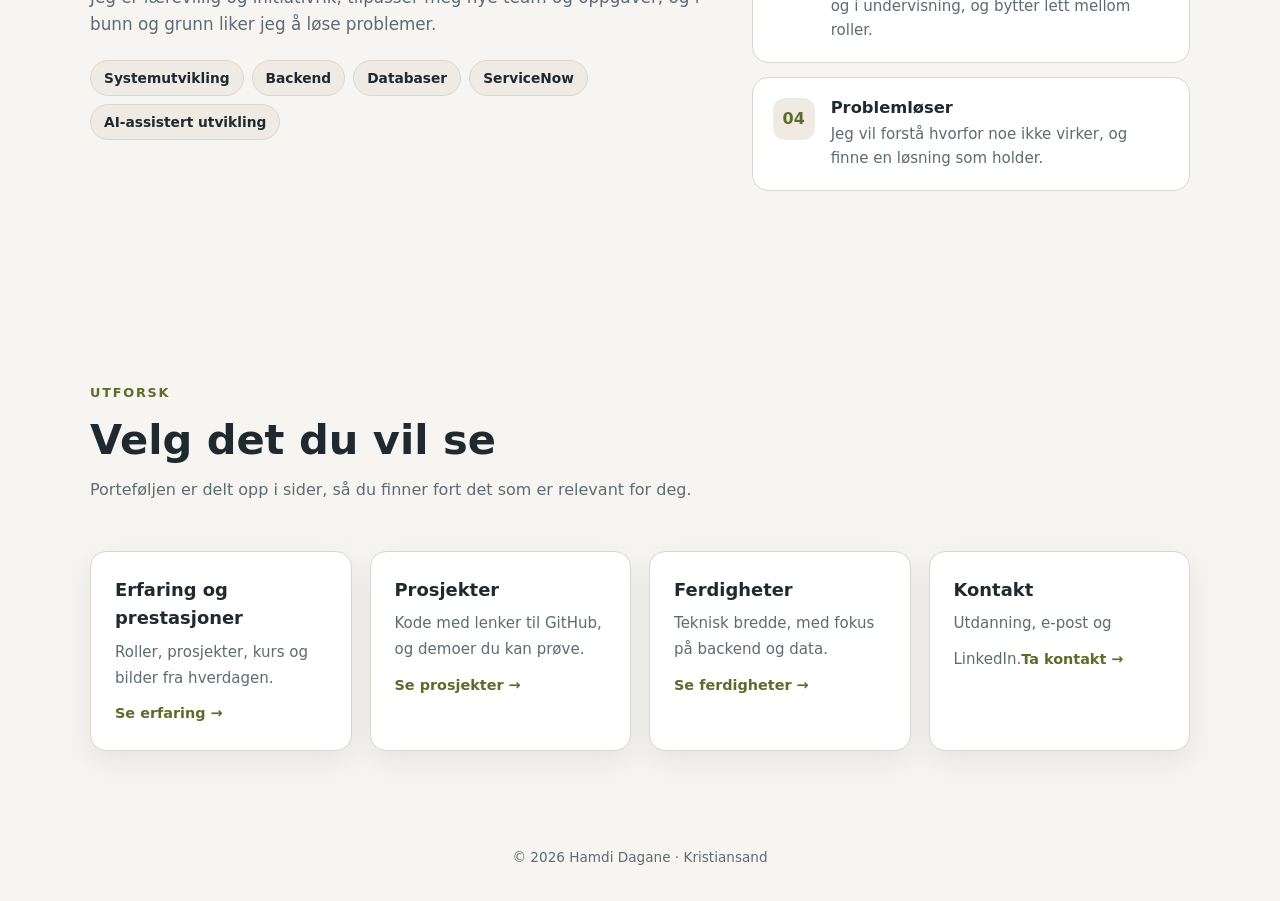
==== commit 97592970: "Skarpere banner-video, fjern hover-effekt på banner, mobiljusteringer og Kartverket-stiler Co-Author" ====
--- a/index.html
+++ b/index.html
@@ -41,6 +41,13 @@
   .no-intro .intro { display: none; }
   /* Portrettet ligger lenger ned over jobbfotoet på desktop */
   @media (min-width: 521px) { .banner.collage .portrait { bottom: -100px; } }
+  /* Mobil: lufta under banneret så portrettet ikke dekker teksten, og mindre menyknapper */
+  @media (max-width: 520px) {
+    #hero { padding-top: 96px; }
+    .nav .wrap { gap: 8px; }
+    .nav a.link { padding: 6px 7px; font-size: .84rem; }
+    .theme-btn { padding: 6px 8px; }
+  }
   @media (prefers-reduced-motion: reduce) {
     .intro { display: none; }
   }
--- a/styles.css
+++ b/styles.css
@@ -401,6 +401,73 @@
 
   .video-missing { padding: 60px 24px; text-align: center; color: #cdd7dd; background: #0c1215; font-size: .95rem; }
   .video-missing code { font-family: ui-monospace, SFMono-Regular, Menlo, monospace; color: var(--accent); }
+
+  /* Hindringsrapportering: Kartverket-designet (bootstrap-stil, store knapper, tydelige statusfarger) */
+  .kv {
+    --kv-mint: #a8d5ba; --kv-mint-hover: #95c9a8; --kv-blue: #0d6efd; --kv-orange: #ff6b00; --kv-orange-2: #ff7a00;
+    --kv-green: #00973d; --kv-red: #dc3545; --kv-pending: #ff9800; --kv-approved: #4caf50;
+    --kv-ink: #212529; --kv-muted: #6c757d; --kv-line: #dee2e6; --kv-soft: #f8f9fa;
+    background: #fff; color: var(--kv-ink); border-radius: 8px; border: 1px solid var(--kv-line);
+    box-shadow: 0 .25rem .75rem rgba(0,0,0,.05); padding: clamp(16px, 3vw, 26px);
+    font-family: -apple-system, BlinkMacSystemFont, 'Segoe UI', Roboto, 'Helvetica Neue', Arial, sans-serif;
+    font-size: 16px; line-height: 1.5;
+  }
+  .kv-steps { display: flex; flex-wrap: wrap; gap: 10px; list-style: none; padding: 0; margin: 0 0 20px; counter-reset: s; }
+  .kv-steps li { display: flex; align-items: center; gap: 8px; color: var(--kv-muted); font-weight: 600; font-size: .92rem; padding: 6px 12px 6px 6px; border-radius: 999px; background: var(--kv-soft); transition: background .2s, color .2s; }
+  .kv-steps li span { width: 26px; height: 26px; border-radius: 50%; display: grid; place-items: center; background: #e9ecef; color: var(--kv-muted); font-size: .85rem; }
+  .kv-steps li.done span { background: var(--kv-green); color: #fff; }
+  .kv-steps li.current { background: #e7f1ff; color: var(--kv-blue); }
+  .kv-steps li.current span { background: var(--kv-blue); color: #fff; }
+  .kv-grid { display: grid; grid-template-columns: minmax(0, 1.5fr) minmax(0, 1fr); gap: 20px; align-items: start; }
+  .kv-tools { display: flex; flex-wrap: wrap; gap: 10px; margin-bottom: 12px; }
+  .kv-btn {
+    font: inherit; font-weight: 700; font-size: 16px; padding: 14px 22px; min-width: 120px; border: none; border-radius: 10px;
+    cursor: pointer; color: var(--kv-ink); transition: transform .15s ease, box-shadow .2s ease, background-color .2s ease;
+    box-shadow: 0 6px 16px rgba(0,0,0,.08);
+  }
+  .kv-btn:hover:not(:disabled) { transform: translateY(-2px); }
+  .kv-btn:focus-visible { outline: none; box-shadow: 0 0 0 5px rgba(13,110,253,.3); }
+  .kv-btn:disabled { opacity: .45; cursor: not-allowed; }
+  .kv-btn.mint { background: var(--kv-mint); }
+  .kv-btn.mint:hover:not(:disabled) { background: var(--kv-mint-hover); }
+  .kv-btn.mint[aria-pressed="true"] { background: var(--kv-blue); color: #fff; }
+  .kv-btn.finish { background: var(--kv-blue); color: #fff; }
+  .kv-btn.orange { background: linear-gradient(145deg, var(--kv-orange-2), #ff4d00); color: #fff; box-shadow: 0 6px 16px rgba(255,107,0,.35); }
+  .kv-btn.green { background: var(--kv-green); color: #fff; box-shadow: 0 6px 16px rgba(0,151,61,.35); }
+  .kv-btn.red { background: var(--kv-red); color: #fff; box-shadow: 0 6px 16px rgba(220,53,69,.35); }
+  .kv-map { border-radius: 8px; overflow: hidden; border: 1px solid var(--kv-line); background: #e9f0f2; }
+  .kv-map svg { display: block; width: 100%; height: auto; cursor: crosshair; touch-action: manipulation; }
+  .kv-map svg.idle { cursor: default; }
+  .kv-legend { display: flex; flex-wrap: wrap; gap: 14px; margin-top: 10px; font-size: .88rem; color: var(--kv-muted); }
+  .kv-legend span { display: inline-flex; align-items: center; gap: 6px; }
+  .kv-legend i { width: 12px; height: 12px; border-radius: 50%; display: inline-block; border: 2px solid #fff; box-shadow: 0 1px 3px rgba(0,0,0,.3); }
+  .kv-hint { margin-top: 10px; padding: 10px 14px; background: var(--kv-soft); border-left: 4px solid var(--kv-blue); border-radius: 4px; font-size: .95rem; }
+  .kv-card { background: #fff; border: 1px solid var(--kv-line); border-radius: 8px; box-shadow: 0 .25rem .75rem rgba(0,0,0,.05); padding: 18px; margin-bottom: 16px; }
+  .kv-card[hidden] { display: none; }
+  .kv-card-head b { display: block; font-size: 1.1rem; }
+  .kv-card-head small { color: var(--kv-muted); }
+  .kv-field { display: block; margin-top: 14px; font-weight: 600; font-size: .95rem; }
+  .kv-field input, .kv-field textarea {
+    display: block; width: 100%; margin-top: 6px; padding: 10px 12px; font: inherit; font-weight: 400;
+    border: 1px solid #ced4da; border-radius: 6px; background: #fff; color: var(--kv-ink);
+  }
+  .kv-field input:focus, .kv-field textarea:focus { outline: none; border-color: #86b7fe; box-shadow: 0 0 0 .2rem rgba(13,110,253,.25); }
+  .kv-warn { background: #fff3cd; border-left: 4px solid #ffc107; color: #856404; padding: 12px 14px; border-radius: 4px; font-size: .92rem; margin: 0 0 4px; }
+  .kv-err { color: var(--kv-red); font-size: .9rem; min-height: 1.4em; margin: 10px 0 0; }
+  .kv-actions { display: flex; flex-wrap: wrap; justify-content: flex-end; gap: 10px; margin-top: 16px; }
+  .kv-actions .kv-btn { padding: 14px 18px; min-width: 110px; }
+  .kv-note { font-size: .85rem; color: var(--kv-muted); margin: 12px 0 0; text-align: right; }
+  .kv-list { list-style: none; margin: 12px 0 0; padding: 0; display: grid; gap: 8px; }
+  .kv-list li { display: flex; align-items: center; justify-content: space-between; gap: 10px; padding: 10px 12px; background: var(--kv-soft); border-radius: 6px; }
+  .kv-list li b { font-weight: 600; }
+  .kv-list .empty { background: none; color: var(--kv-muted); padding: 4px 0; }
+  .kv-badge { font-size: .78rem; font-weight: 700; padding: 3px 10px; border-radius: 999px; color: #fff; white-space: nowrap; }
+  .kv-log { list-style: none; margin: 16px 0 0; padding: 0; display: grid; gap: 6px; font-size: .9rem; color: var(--kv-muted); }
+  .kv-log li { padding: 8px 10px; background: var(--kv-soft); border-radius: 6px; }
+  .kv-log time { font-weight: 700; color: var(--kv-blue); margin-right: 6px; font-variant-numeric: tabular-nums; }
+  .kv-link { margin-top: 10px; background: none; border: none; color: var(--kv-blue); font: inherit; font-weight: 600; cursor: pointer; padding: 6px 0; }
+  .kv-link:hover { text-decoration: underline; }
+  @media (max-width: 860px) { .kv-grid { grid-template-columns: minmax(0, 1fr); } }
 
   /* Contact */
   #kontakt { padding-bottom: 120px; }
@@ -596,3 +663,6 @@
   a:focus-visible, button:focus-visible, input:focus-visible, textarea:focus-visible, select:focus-visible {
     outline: 3px solid var(--accent); outline-offset: 3px;
   }
+
+  /* Luft mellom video og kortene under */
+  .proj .layer-list { margin: 24px 0 0; padding: 0; }
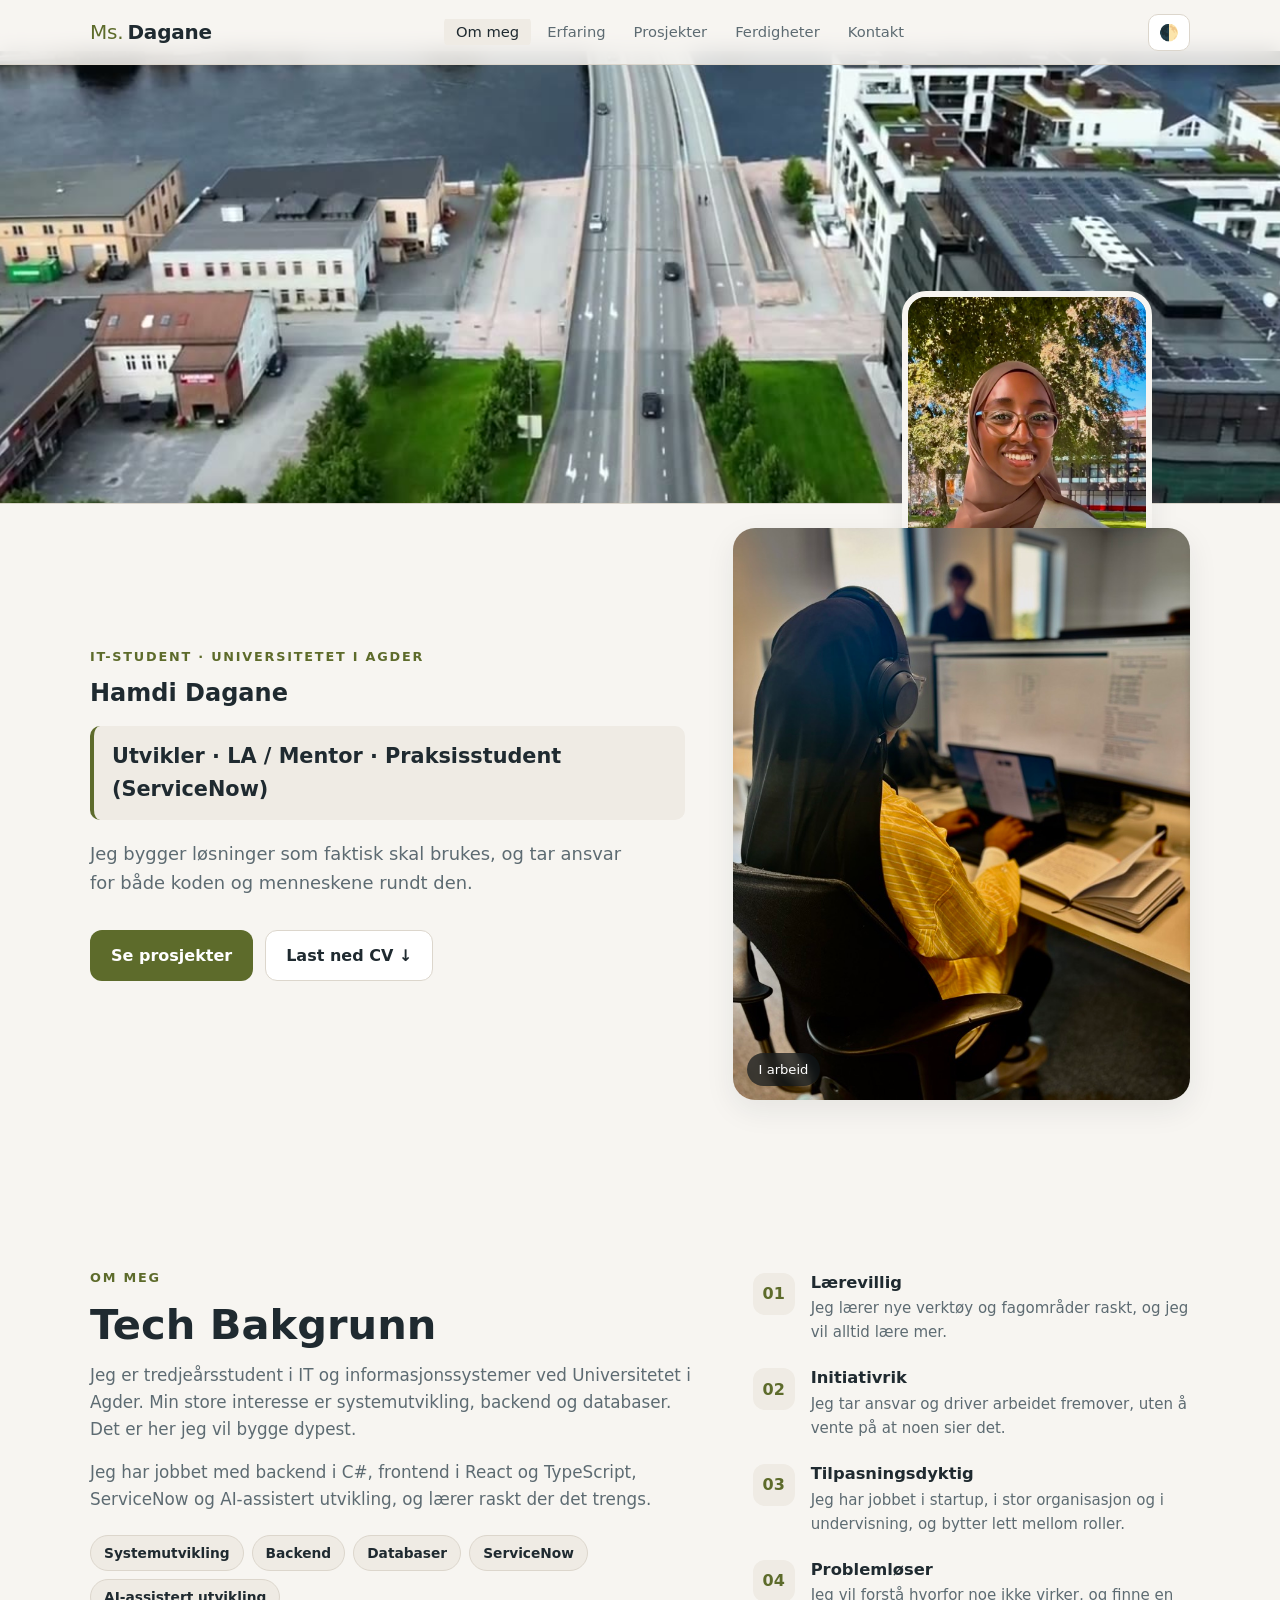
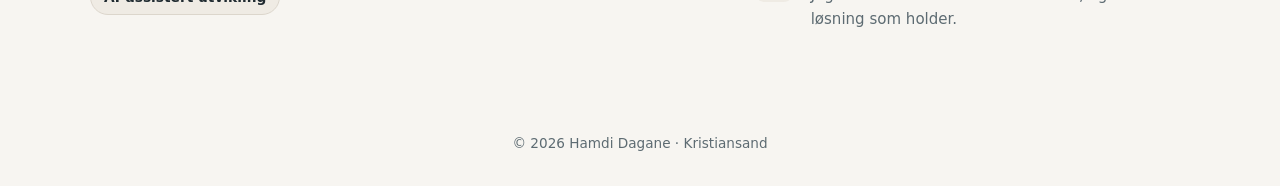
==== commit 2f2349ed: "Forenkle forsiden: færre knapper og tall, kortere «Om meg», flate egenskaper uten hover Co-Authored-" ====
--- a/index.html
+++ b/index.html
@@ -39,6 +39,10 @@
     100% { opacity: 0; visibility: hidden; }
   }
   .no-intro .intro { display: none; }
+  /* Egenskapene i «Om meg» er ren informasjon, ikke knapper: ingen hover-effekt og flate kort */
+  #om .highlight, #om .highlight:hover {
+    transform: none; border-color: transparent; background: transparent; padding: 4px 0; cursor: default;
+  }
   /* Portrettet ligger lenger ned over jobbfotoet på desktop */
   @media (min-width: 521px) { .banner.collage .portrait { bottom: -100px; } }
   /* Mobil: lufta under banneret så portrettet ikke dekker teksten, og mindre menyknapper */
@@ -83,16 +87,10 @@
       <p class="eyebrow reveal">IT-student · Universitetet i Agder</p>
       <h1 class="reveal">Hamdi Dagane</h1>
       <p class="role reveal">Utvikler · LA / Mentor · Praksisstudent (ServiceNow)</p>
-      <p class="lead reveal">Jeg bygger løsninger som faktisk skal brukes, og tar ansvar for både koden og menneskene rundt den. Interessert i informasjonssystemer, sikkerhet og hvordan AI kan løse praktiske problemer.</p>
+      <p class="lead reveal">Jeg bygger løsninger som faktisk skal brukes, og tar ansvar for både koden og menneskene rundt den.</p>
       <div class="cta reveal">
         <a href="prosjekter.html" class="btn primary">Se prosjekter</a>
-        <a href="kontakt.html" class="btn">Ta kontakt</a>
         <a href="cv/Hamdi-Dagane-CV-2026.pdf" class="btn" download>Last ned CV ↓</a>
-      </div>
-      <div class="stats reveal">
-        <div class="stat"><strong data-count="3">0</strong><span>aktive roller nå</span></div>
-        <div class="stat"><strong data-count="2">0</strong><span>fullførte kurs</span></div>
-        <div class="stat"><strong data-count="3">0</strong><span>års bachelor (2024–27)</span></div>
       </div>
     </div>
     <div>
@@ -111,8 +109,7 @@
       <h2 class="section-title">Tech Bakgrunn</h2>
       <div class="body">
         <p>Jeg er tredjeårsstudent i IT og informasjonssystemer ved Universitetet i Agder. Min store interesse er systemutvikling, backend og databaser. Det er her jeg vil bygge dypest.</p>
-        <p>Mitt tekniske fundament er på tvers av stacken. Jeg har jobbet med backend og frontend, og jeg er åpen for ulike tech-roller. Jeg har jobbet med backend i C#, frontend i React og TypeScript, ServiceNow og AI-assistert utvikling, og lærer raskt der det trengs.</p>
-        <p>Jeg er lærevillig og initiativrik, tilpasser meg nye team og oppgaver, og i bunn og grunn liker jeg å løse problemer.</p>
+        <p>Jeg har jobbet med backend i C#, frontend i React og TypeScript, ServiceNow og AI-assistert utvikling, og lærer raskt der det trengs.</p>
       </div>
       <div class="pills" style="margin-top:22px">
         <span class="pill-tech">Systemutvikling</span><span class="pill-tech">Backend</span><span class="pill-tech">Databaser</span><span class="pill-tech">ServiceNow</span><span class="pill-tech">AI-assistert utvikling</span>
@@ -127,19 +124,6 @@
   </div>
 </section>
 
-<section id="utforsk">
-  <div class="wrap">
-    <p class="eyebrow reveal">Utforsk</p>
-    <h2 class="section-title reveal">Velg det du vil se</h2>
-    <p class="section-intro reveal">Porteføljen er delt opp i sider, så du finner fort det som er relevant for deg.</p>
-    <div class="explore reveal">
-      <a href="erfaring.html"><b>Erfaring og prestasjoner</b><span>Roller, prosjekter, kurs og bilder fra hverdagen.</span><span class="go">Se erfaring →</span></a>
-      <a href="prosjekter.html"><b>Prosjekter</b><span>Kode med lenker til GitHub, og demoer du kan prøve.</span><span class="go">Se prosjekter →</span></a>
-      <a href="ferdigheter.html"><b>Ferdigheter</b><span>Teknisk bredde, med fokus på backend og data.</span><span class="go">Se ferdigheter →</span></a>
-      <a href="kontakt.html"><b>Kontakt</b><span>Utdanning, e-post og LinkedIn.</span><span class="go">Ta kontakt →</span></a>
-    </div>
-  </div>
-</section>
 </main>
 
 <footer>© <span id="year"></span> Hamdi Dagane · Kristiansand</footer>
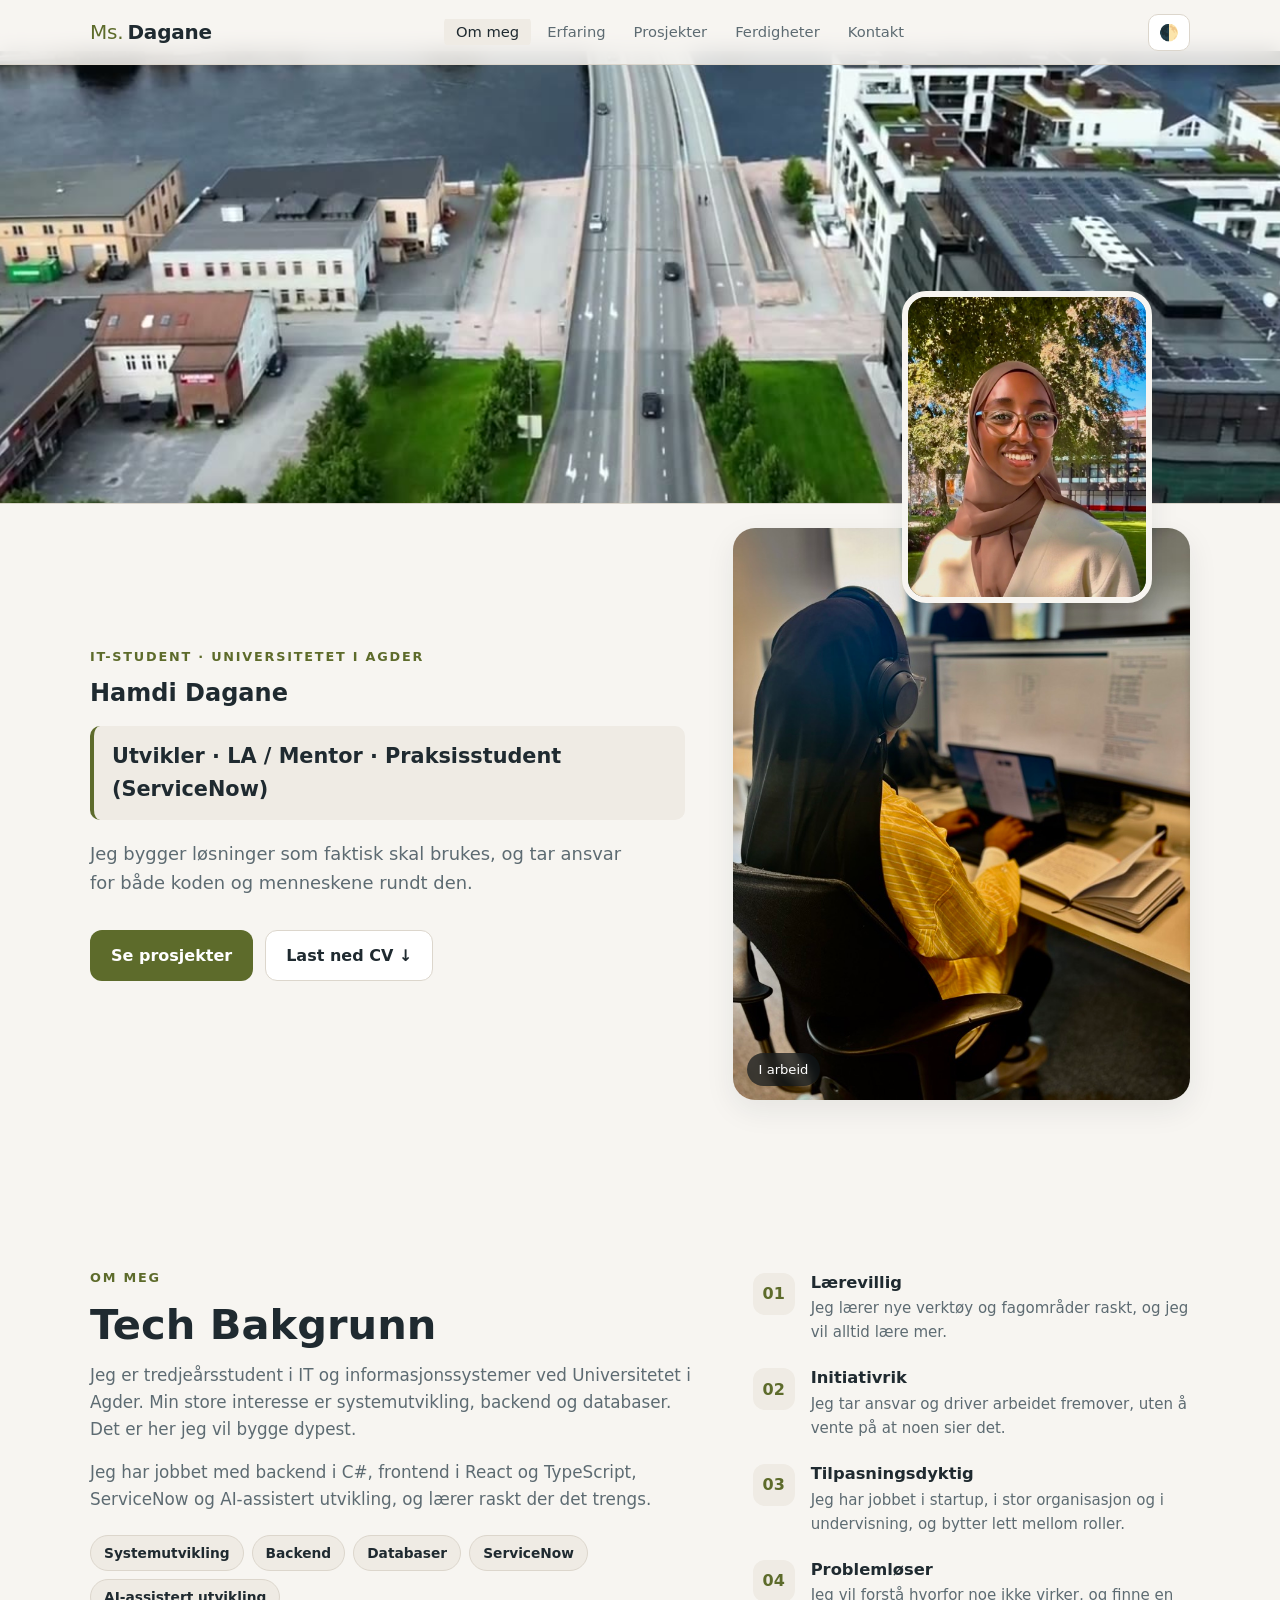
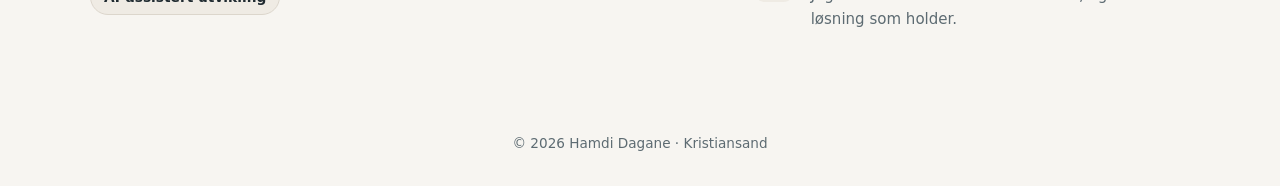
==== commit 6dfc07d3: "Portrettet ligger alltid oppå jobbfotoet Co-Authored-By: Claude Haiku 5.5 <noreply@anthropic.com>" ====
--- a/index.html
+++ b/index.html
@@ -43,6 +43,8 @@
   #om .highlight, #om .highlight:hover {
     transform: none; border-color: transparent; background: transparent; padding: 4px 0; cursor: default;
   }
+  /* Portrettet skal alltid ligge oppå jobbfotoet, uansett nettleser */
+  .banner.collage .portrait { z-index: 3; }
   /* Portrettet ligger lenger ned over jobbfotoet på desktop */
   @media (min-width: 521px) { .banner.collage .portrait { bottom: -100px; } }
   /* Mobil: lufta under banneret så portrettet ikke dekker teksten, og mindre menyknapper */
